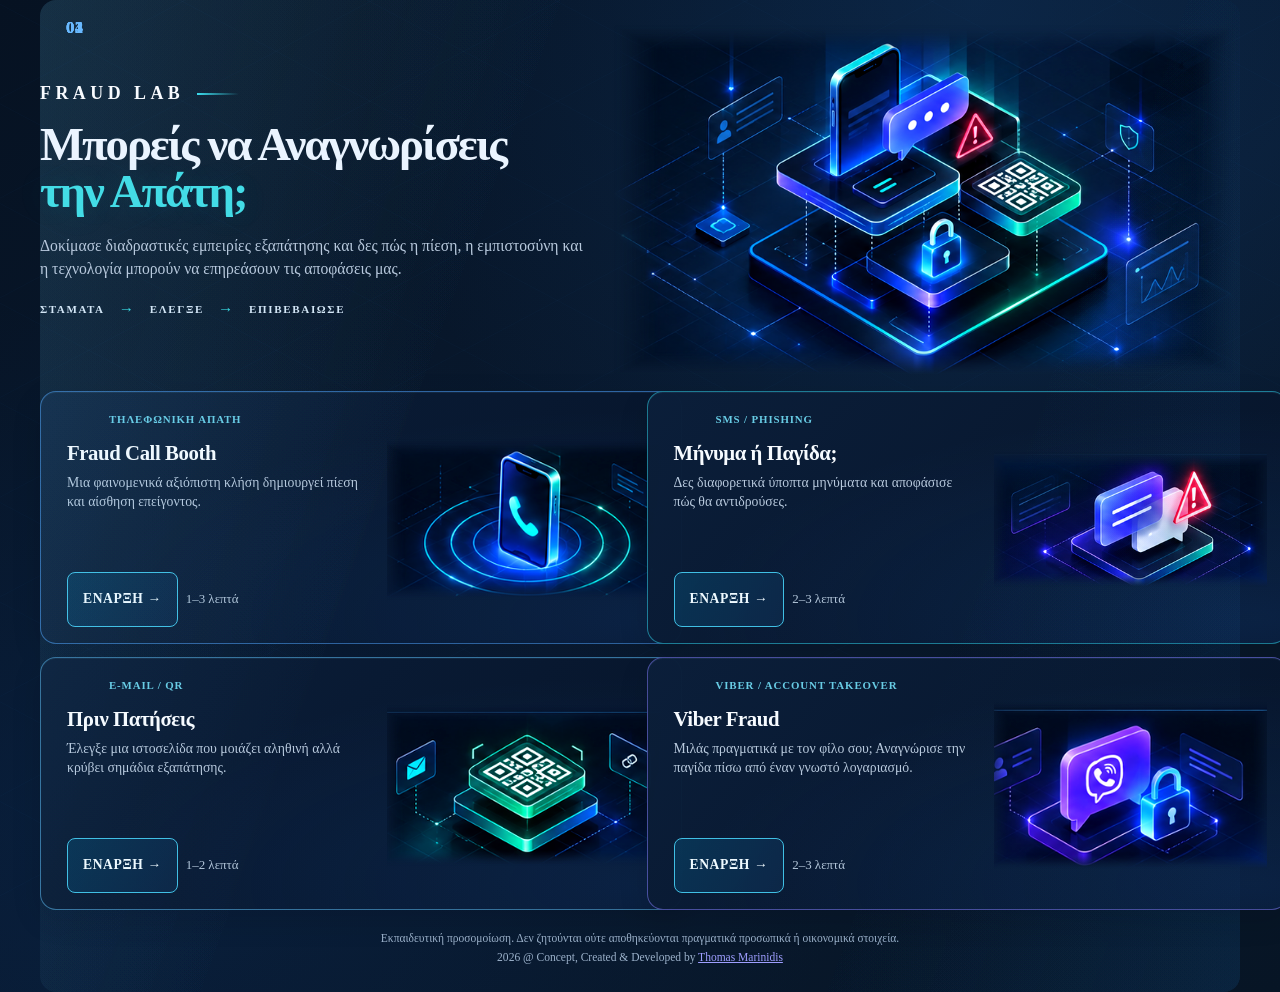
==== frontend/home/index.html @ 1354dc6d "FraudLab Premium Home - AWS-inspired 2.5D Visual System A1" ====
<!doctype html>
<html lang="el" class="home-page fraud-a1">
<head>
  <meta charset="utf-8">
  <meta name="viewport" content="width=device-width,initial-scale=1,viewport-fit=cover">
  <meta name="theme-color" content="#081a2c">

  <title>FRAUD LAB — Μπορείς να Αναγνωρίσεις την Απάτη;</title>

  <link rel="stylesheet" href="/static/css/base.css">
  <link rel="stylesheet" href="/static/css/home.css?v=creator-footer-3">
  <link rel="stylesheet" href="/static/css/fraud-dark.css?v=7.11">
  <link rel="stylesheet" href="/static/css/fraud-premium-fixes.css?v=7.12">
  <link rel="stylesheet" href="/static/css/exhibition-tv.css?v=home-windowed-layout-v1">
  <link rel="stylesheet" href="/static/css/mobile.css?v=1.0">
  <link rel="stylesheet" href="/static/css/home-station04.css?v=station04-responsive-v2">
  <link rel="stylesheet" href="/static/css/exhibition-fit-v3.css?v=exhibition-fit-v3">
  <link rel="stylesheet" href="/static/css/exhibition-ui-v4.css?v=exhibition-ui-v4">
  <link rel="stylesheet" href="/static/css/home-premium-step-a1-v2.css?v=2.0">
</head>

<body class="home-page station04-enabled fraud-a1">

<main class="home-shell">

  <header class="hero">
    <div class="hero-copy-block">
    <div class="brand-kicker">FRAUD LAB</div>

    <h1>
      Μπορείς να Αναγνωρίσεις
      <span>την Απάτη;</span>
    </h1>

    <p class="hero-copy">
      Δοκίμασε διαδραστικές εμπειρίες εξαπάτησης και δες πώς η πίεση,
      η εμπιστοσύνη και η τεχνολογία μπορούν να επηρεάσουν τις αποφάσεις μας.
    </p>

    <div class="safety-message">
      ΣΤΑΜΑΤΑ
      <span>→</span>
      ΕΛΕΓΞΕ
      <span>→</span>
      ΕΠΙΒΕΒΑΙΩΣΕ
    </div>

    </div>
    <div class="hero-art" aria-hidden="true">
      <img src="/static/visual/home/home-hero-stack.png" alt="" width="859" height="482" decoding="async">
    </div>
  </header>

  <section class="stations" aria-label="Διαδραστικές εμπειρίες">

    <a class="station-card active featured" href="/call">
      <div class="station-number">01</div>
      <div class="station-content">
        <div class="station-type">ΤΗΛΕΦΩΝΙΚΗ ΑΠΑΤΗ</div>
        <h2>Fraud Call Booth</h2>
        <p>Μια φαινομενικά αξιόπιστη κλήση δημιουργεί πίεση και αίσθηση επείγοντος.</p>
        <div class="station-footer">
          <span>1–3 λεπτά</span>
          <strong>ΕΝΑΡΞΗ →</strong>
        </div>
      </div>
      <div class="station-art" aria-hidden="true"><img src="/static/visual/home/station-call.png" alt="" loading="eager" decoding="async"></div>
    </a>

    <a class="station-card active" href="/sms">
      <div class="station-number">02</div>
      <div class="station-content">
        <div class="station-type">SMS / PHISHING</div>
        <h2>Μήνυμα ή Παγίδα;</h2>
        <p>Δες διαφορετικά ύποπτα μηνύματα και αποφάσισε πώς θα αντιδρούσες.</p>
        <div class="station-footer">
          <span>2–3 λεπτά</span>
          <strong>ΕΝΑΡΞΗ →</strong>
        </div>
      </div>
      <div class="station-art" aria-hidden="true"><img src="/static/visual/home/station-sms.png" alt="" loading="eager" decoding="async"></div>
    </a>

    <a class="station-card active" href="/qr">
      <div class="station-number">03</div>
      <div class="station-content">
        <div class="station-type">E-MAIL / QR</div>
        <h2>Πριν Πατήσεις</h2>
        <p>Έλεγξε μια ιστοσελίδα που μοιάζει αληθινή αλλά κρύβει σημάδια εξαπάτησης.</p>
        <div class="station-footer">
          <span>1–2 λεπτά</span>
          <strong>ΕΝΑΡΞΗ →</strong>
        </div>
      </div>
      <div class="station-art" aria-hidden="true"><img src="/static/visual/home/station-qr.png" alt="" loading="eager" decoding="async"></div>
    </a>



    <a class="station-card active" href="/viber">
      <div class="station-number">04</div>
      <div class="station-content">
        <div class="station-type">VIBER / ACCOUNT TAKEOVER</div>
        <h2>Viber Fraud</h2>
        <p>Μιλάς πραγματικά με τον φίλο σου; Αναγνώρισε την παγίδα πίσω από έναν γνωστό λογαριασμό.</p>
        <div class="station-footer">
          <span>2–3 λεπτά</span>
          <strong>ΕΝΑΡΞΗ →</strong>
        </div>
      </div>
      <div class="station-art" aria-hidden="true"><img src="/static/visual/home/station-viber.png" alt="" loading="eager" decoding="async"></div>
    </a>

  </section>

  <footer class="home-footer">
    <p>
      Εκπαιδευτική προσομοίωση. Δεν ζητούνται ούτε αποθηκεύονται πραγματικά προσωπικά ή οικονομικά στοιχεία.
    </p>
    <p class="creator-credit">
      2026 @ Concept, Created &amp; Developed by <a class="creator-credit-link" href="https://www.linkedin.com/in/thomas-marinidis" target="_blank" rel="noopener noreferrer" aria-label="Thomas Marinidis on LinkedIn">Thomas Marinidis</a>
    </p>
  </footer>

</main>

</body>
</html>
---- static/css/home-premium-step-a1-v2.css ----
/* FRAUD LAB — Visual System A1 v2 (rebased) | Home-only, offline, no JavaScript */
html.home-page.fraud-a1 {
  --a1-navy:#061222;--a1-muted:#b8c9dd;--a1-cyan:#43dce6;
  color-scheme:dark;background:#061222;height:auto;overflow-x:hidden;overflow-y:auto;
}
body.home-page.station04-enabled.fraud-a1 {
  width:100%;height:auto;min-height:100vh;min-height:100dvh;
  margin:0;overflow-x:hidden;overflow-y:auto;color:#eaf4ff;
  background:radial-gradient(ellipse at 76% 0%,rgba(22,85,157,.24),transparent 45%),
    radial-gradient(ellipse at 8% 83%,rgba(8,49,105,.22),transparent 45%),
    linear-gradient(145deg,#061222 0%,#091a30 55%,#071525 100%);
}
body.home-page.fraud-a1::before {
  content:"";position:fixed;inset:0;z-index:0;pointer-events:none;opacity:.34;
  background:repeating-linear-gradient(28deg,transparent 0 86px,rgba(65,127,200,.1) 87px,transparent 88px),
    repeating-linear-gradient(152deg,transparent 0 86px,rgba(65,127,200,.1) 87px,transparent 88px);
}
body.home-page.station04-enabled.fraud-a1 .home-shell {
  position:relative;z-index:1;display:flex;flex-direction:column;
  width:min(1560px,calc(100% - 80px));max-width:none;
  min-height:100vh;min-height:100dvh;height:auto;
  margin:0 auto;padding:26px 0 22px;overflow:visible;
}
body.home-page.station04-enabled.fraud-a1 .hero {
  display:grid;grid-template-columns:minmax(0,.93fr) minmax(0,1.07fr);
  align-items:center;gap:clamp(10px,2vw,40px);
  flex:0 0 auto;width:100%;height:auto;min-height:310px;
  max-width:none;margin:0 0 14px;
}
body.home-page.fraud-a1 .hero-copy-block {min-width:0;position:relative;z-index:2;padding:8px 0;}
body.home-page.station04-enabled.fraud-a1 .brand-kicker {
  margin:0 0 17px;font-weight:850;opacity:1;color:#f8fbff;
  font-size:clamp(1.05rem,1.4vw,1.65rem);line-height:1.2;letter-spacing:.25em;
}
body.home-page.fraud-a1 .brand-kicker::after {
  content:"";display:inline-block;vertical-align:middle;width:42px;height:2px;margin-left:13px;
  background:linear-gradient(90deg,#3cdeef,transparent);
}
body.home-page.station04-enabled.fraud-a1 .hero h1 {
  margin:0;max-width:690px;overflow-wrap:normal;
  font-size:clamp(2.4rem,3.65vw,4.55rem);font-weight:820;
  line-height:1.015;letter-spacing:-.044em;
}
body.home-page.fraud-a1 .hero h1 span {display:block;color:#43dce6;text-shadow:0 0 32px rgba(37,212,237,.15);}
body.home-page.station04-enabled.fraud-a1 .hero-copy {
  display:block!important;max-width:620px;margin:18px 0 18px;
  color:var(--a1-muted);font-size:clamp(.98rem,1.06vw,1.15rem);line-height:1.5;
}
body.home-page.station04-enabled.fraud-a1 .safety-message {
  display:inline-flex!important;flex-wrap:wrap;align-items:center;
  width:auto;max-width:100%;margin:0;padding:0;
  border:0;border-radius:0;background:none;color:#d3e6f6;
  gap:clamp(8px,1.1vw,16px);font-size:clamp(.69rem,.82vw,.88rem);
  font-weight:760;letter-spacing:.15em;
}
body.home-page.fraud-a1 .safety-message span {color:#38dbe4;font-size:.95rem;}
body.home-page.fraud-a1 .hero-art {
  min-width:0;width:100%;height:100%;min-height:295px;
  position:relative;display:flex;justify-content:center;align-items:center;
  overflow:hidden;pointer-events:none;
}
body.home-page.fraud-a1 .hero-art img {
  display:block;width:100%;height:100%;max-height:480px;
  object-fit:contain;mix-blend-mode:normal;
  filter:saturate(1.1) contrast(1.08);user-select:none;-webkit-user-drag:none;
}
/* Force the approved 2x2 layout over all earlier 1+3 station CSS. */
body.home-page.station04-enabled.fraud-a1 .stations {
  display:grid!important;flex:1 0 auto;min-height:0;
  grid-template-columns:repeat(2,minmax(0,1fr))!important;
  grid-template-rows:repeat(2,minmax(215px,1fr))!important;
  grid-auto-rows:auto;gap:13px;
}
body.home-page.station04-enabled.fraud-a1 .station-card,
body.home-page.station04-enabled.fraud-a1 .station-card.featured,
body.home-page.station04-enabled.fraud-a1 .station-card:not(.featured) {
  display:grid!important;grid-template-columns:minmax(0,1.08fr) minmax(0,.92fr);
  grid-column:auto!important;justify-content:stretch!important;align-items:stretch!important;
  width:100%;height:100%;min-height:215px;
  padding:20px 20px 16px 26px!important;margin:0;
  border:1px solid rgba(71,147,231,.6);border-radius:16px;
  text-align:left!important;overflow:hidden;isolation:isolate;
  background:radial-gradient(ellipse at 95% 90%,rgba(25,83,159,.21),transparent 65%),
    linear-gradient(135deg,rgba(11,31,58,.98),rgba(6,20,41,.97));
  box-shadow:inset 0 1px 0 rgba(150,218,255,.07),0 10px 30px rgba(0,3,18,.12);
  color:#eff7ff;text-decoration:none;
  transition:border-color .18s ease,box-shadow .18s ease,transform .18s ease;
}
/* Keep paragraph text clear of 2.5D artwork on large exhibition cards. */
@media (min-width:1100px) {
  body.home-page.station04-enabled.fraud-a1 .station-card .station-content {
    box-sizing:border-box;padding-right:clamp(18px,2vw,34px)!important;
  }
}
body.home-page.station04-enabled.fraud-a1 .station-card:nth-child(2) {border-color:rgba(44,193,217,.58);}
body.home-page.station04-enabled.fraud-a1 .station-card:nth-child(3) {border-color:rgba(82,169,221,.61);}
body.home-page.station04-enabled.fraud-a1 .station-card:nth-child(4) {border-color:rgba(111,109,219,.62);}
body.home-page.fraud-a1 .station-card::after {
  content:"";position:absolute;inset:0;pointer-events:none;
  border-radius:inherit;z-index:0;
  background:linear-gradient(110deg,rgba(108,205,255,.042),transparent 35%,transparent 72%,rgba(29,132,227,.035));
}
body.home-page.station04-enabled.fraud-a1 .station-number,
body.home-page.station04-enabled.fraud-a1 .station-card.featured .station-number,
body.home-page.station04-enabled.fraud-a1 .station-card:not(.featured) .station-number {
  display:block!important;position:absolute;top:18px;left:26px;z-index:2;
  margin:0!important;padding:0;font-size:1.05rem!important;line-height:1.2;
  letter-spacing:.02em;font-weight:810;color:#69b9ff;opacity:1;
}
body.home-page.station04-enabled.fraud-a1 .station-content,
body.home-page.station04-enabled.fraud-a1 .station-card.featured .station-content,
body.home-page.station04-enabled.fraud-a1 .station-card:not(.featured) .station-content {
  display:flex;flex-direction:column;align-items:flex-start!important;
  justify-content:flex-start!important;flex:none;min-width:0;width:100%;height:100%;
  z-index:2;padding:0;margin:0;text-align:left!important;
}
body.home-page.station04-enabled.fraud-a1 .station-card .station-type,
body.home-page.station04-enabled.fraud-a1 .station-card.featured .station-type,
body.home-page.station04-enabled.fraud-a1 .station-card:not(.featured) .station-type {
  padding-left:42px;margin:0 0 10px!important;max-width:100%;
  color:#68cce5;font-size:clamp(.68rem,.77vw,.9rem)!important;
  line-height:1.3!important;letter-spacing:.08em;font-weight:780;
  text-align:left!important;overflow-wrap:anywhere;
}
body.home-page.station04-enabled.fraud-a1 .station-card h2,
body.home-page.station04-enabled.fraud-a1 .station-card.featured h2,
body.home-page.station04-enabled.fraud-a1 .station-card:not(.featured) h2 {
  max-width:100%;margin:5px 0 9px!important;
  color:#f7fbff;font-size:clamp(1.3rem,1.52vw,1.96rem)!important;
  font-weight:780;line-height:1.13!important;letter-spacing:-.021em;
  text-align:left!important;overflow-wrap:break-word;
}
body.home-page.station04-enabled.fraud-a1 .station-card p,
body.home-page.station04-enabled.fraud-a1 .station-card.featured p,
body.home-page.station04-enabled.fraud-a1 .station-card:not(.featured) p {
  color:var(--a1-muted);max-width:100%;max-height:none;
  overflow:visible;margin:0!important;
  font-size:clamp(.86rem,.93vw,1.02rem)!important;
  line-height:1.39!important;text-align:left!important;text-wrap:pretty;
}
body.home-page.station04-enabled.fraud-a1 .station-footer,
body.home-page.station04-enabled.fraud-a1 .station-card.featured .station-footer,
body.home-page.station04-enabled.fraud-a1 .station-card:not(.featured) .station-footer {
  display:flex!important;flex-wrap:wrap;justify-content:flex-start;
  align-items:center;align-self:stretch;width:100%;gap:8px;
  margin:auto 0 0;padding:12px 0 0!important;
  font-size:clamp(.75rem,.84vw,.91rem)!important;text-align:left!important;
}
body.home-page.fraud-a1 .station-footer strong {
  order:0;display:inline-flex;align-items:center;justify-content:center;
  min-height:39px;padding:7px 15px;border:1px solid #40bfe4;border-radius:8px;
  background:linear-gradient(120deg,rgba(8,60,95,.74),rgba(13,41,75,.83));
  color:#effaff;font-size:.85rem;letter-spacing:.045em;white-space:nowrap;
}
body.home-page.fraud-a1 .station-footer span {
  order:1;white-space:nowrap;padding:5px 0;
  color:#b3c6da;font-size:.81rem;
}
body.home-page.fraud-a1 .station-art {
  position:relative;min-width:0;width:100%;height:100%;z-index:1;
  display:flex;align-items:center;justify-content:center;overflow:hidden;pointer-events:none;
}
body.home-page.fraud-a1 .station-art img {
  display:block;width:100%;height:100%;max-width:none;
  object-fit:contain;object-position:center;
  mix-blend-mode:screen;filter:saturate(1.1) contrast(1.09);
  transform:scale(1.09);transition:transform .22s ease;user-select:none;-webkit-user-drag:none;
}
body.home-page.station04-enabled.fraud-a1 .station-card.active:is(:hover,:focus-visible) {
  transform:translateY(-2px);border-color:#91e5ff;
  box-shadow:0 10px 32px rgba(14,112,202,.2),inset 0 1px 0 rgba(155,224,255,.2);
}
body.home-page.fraud-a1 .station-card.active:is(:hover,:focus-visible) .station-art img {transform:scale(1.13);}
body.home-page.fraud-a1 .station-card:focus-visible {outline:3px solid #ebfdff!important;outline-offset:3px!important;}
body.home-page.station04-enabled.fraud-a1 .home-footer {
  flex:0 0 auto;margin:11px 0 0;padding:10px 0 0;
  border-top-color:rgba(71,139,208,.28);
  color:#9cb2cb;font-size:clamp(.72rem,.78vw,.84rem);line-height:1.35;text-align:center;
}
body.home-page.fraud-a1 .home-footer p {margin:0;}
body.home-page.fraud-a1 .home-footer .creator-credit {margin:4px auto 0;}
/* Large exhibition screens: exact viewport fit, no unintentional scroll. */
@media (min-width:1500px) and (min-height:900px) {
  html.home-page.fraud-a1,body.home-page.station04-enabled.fraud-a1 {
    height:100%;min-height:100%;overflow:hidden;
  }
  body.home-page.station04-enabled.fraud-a1 .home-shell {
    width:min(calc(100% - 100px),1750px);
    height:100vh;height:100dvh;min-height:0;
    padding:clamp(12px,1.9vh,25px) 0 clamp(9px,1vh,16px);overflow:hidden;
  }
  body.home-page.station04-enabled.fraud-a1 .hero {
    height:clamp(310px,39vh,430px);min-height:0;
    margin-bottom:clamp(8px,1.1vh,14px);
  }
  body.home-page.station04-enabled.fraud-a1 .stations {
    flex:1 1 auto;min-height:0;
    grid-template-rows:repeat(2,minmax(0,1fr))!important;
    gap:clamp(8px,1.1vh,13px);
  }
  body.home-page.station04-enabled.fraud-a1 .station-card,
  body.home-page.station04-enabled.fraud-a1 .station-card.featured,
  body.home-page.station04-enabled.fraud-a1 .station-card:not(.featured) {
    min-height:0;height:100%;padding:clamp(12px,1.55vh,21px) 21px 12px 25px!important;
  }
  body.home-page.station04-enabled.fraud-a1 .home-footer {margin-top:6px;padding-top:6px;}
}
/* All other viewports: natural vertical scrolling beats cropped content. */
@media (max-width:1499px), (max-height:899px) {
  html.home-page.fraud-a1,body.home-page.station04-enabled.fraud-a1 {
    height:auto!important;min-height:100%;overflow-x:hidden!important;overflow-y:auto!important;
  }
  body.home-page.station04-enabled.fraud-a1 .home-shell {
    height:auto!important;min-height:100vh;min-height:100dvh;
    padding:24px 0 26px;overflow:visible!important;
  }
  body.home-page.station04-enabled.fraud-a1 .stations {
    flex:0 0 auto;grid-template-rows:repeat(2,minmax(215px,auto))!important;
  }
  body.home-page.station04-enabled.fraud-a1 .station-card,
  body.home-page.station04-enabled.fraud-a1 .station-card.featured,
  body.home-page.station04-enabled.fraud-a1 .station-card:not(.featured) {
    min-height:215px;height:auto;overflow:hidden;
  }
}
@media (max-width:1099px) {
  body.home-page.station04-enabled.fraud-a1 .home-shell {width:calc(100% - 40px);}
  body.home-page.station04-enabled.fraud-a1 .hero {min-height:245px;gap:12px;}
  body.home-page.station04-enabled.fraud-a1 .hero h1 {font-size:clamp(2.1rem,4.2vw,3.35rem);}
  body.home-page.fraud-a1 .hero-art {min-height:220px;}
  body.home-page.station04-enabled.fraud-a1 .station-card h2,
  body.home-page.station04-enabled.fraud-a1 .station-card:not(.featured) h2 {
    font-size:clamp(1.2rem,2.2vw,1.7rem)!important;
  }
}
@media (max-width:800px) {
  body.home-page.station04-enabled.fraud-a1 .hero {
    grid-template-columns:minmax(0,1fr);gap:0;min-height:0;
  }
  body.home-page.fraud-a1 .hero-copy-block {padding:0;}
  body.home-page.station04-enabled.fraud-a1 .hero h1 {
    font-size:clamp(2.15rem,6.4vw,3.45rem);
  }
  body.home-page.fraud-a1 .hero-art {height:225px;min-height:0;margin:0;}
  body.home-page.fraud-a1 .hero-art img {max-height:230px;}
  body.home-page.station04-enabled.fraud-a1 .stations {
    grid-template-columns:repeat(2,minmax(0,1fr))!important;
    grid-template-rows:none!important;grid-auto-rows:auto;
  }
  body.home-page.station04-enabled.fraud-a1 .station-card,
  body.home-page.station04-enabled.fraud-a1 .station-card.featured,
  body.home-page.station04-enabled.fraud-a1 .station-card:not(.featured) {
    padding:16px 14px!important;min-height:242px;
    grid-template-columns:minmax(0,1fr);
  }
  body.home-page.fraud-a1 .station-art {
    position:absolute;right:0;bottom:18px;width:46%;height:58%;opacity:.59;
  }
  body.home-page.station04-enabled.fraud-a1 .station-card p,
  body.home-page.station04-enabled.fraud-a1 .station-card:not(.featured) p {max-width:65%;}
  body.home-page.station04-enabled.fraud-a1 .station-number,
  body.home-page.station04-enabled.fraud-a1 .station-card:not(.featured) .station-number {
    top:17px;left:14px;
  }
  body.home-page.station04-enabled.fraud-a1 .station-card .station-type,
  body.home-page.station04-enabled.fraud-a1 .station-card:not(.featured) .station-type {
    padding-left:35px;font-size:.68rem!important;
  }
}
@media (max-width:699px) {
  body.home-page.station04-enabled.fraud-a1 .home-shell {
    width:calc(100% - 24px);
    padding:max(17px,env(safe-area-inset-top)) 0 max(24px,env(safe-area-inset-bottom));
  }
  body.home-page.station04-enabled.fraud-a1 .stations {
    grid-template-columns:minmax(0,1fr)!important;gap:12px;
  }
  body.home-page.station04-enabled.fraud-a1 .brand-kicker {font-size:1.08rem;margin-bottom:13px;}
  body.home-page.station04-enabled.fraud-a1 .hero h1 {font-size:clamp(2.1rem,9vw,3.1rem);}
  body.home-page.station04-enabled.fraud-a1 .hero-copy {font-size:.96rem;line-height:1.5;}
  body.home-page.station04-enabled.fraud-a1 .safety-message {
    display:flex!important;justify-content:flex-start;flex-wrap:wrap;
    gap:7px;font-size:.69rem;letter-spacing:.1em;
  }
  body.home-page.fraud-a1 .hero-art {height:205px;}
  body.home-page.station04-enabled.fraud-a1 .station-card,
  body.home-page.station04-enabled.fraud-a1 .station-card.featured,
  body.home-page.station04-enabled.fraud-a1 .station-card:not(.featured) {
    min-height:230px;padding:17px 17px 15px!important;
  }
  body.home-page.station04-enabled.fraud-a1 .station-number,
  body.home-page.station04-enabled.fraud-a1 .station-card:not(.featured) .station-number {
    top:17px;left:17px;
  }
  body.home-page.station04-enabled.fraud-a1 .station-card .station-type,
  body.home-page.station04-enabled.fraud-a1 .station-card:not(.featured) .station-type {
    padding-left:37px;margin-bottom:7px!important;
  }
  body.home-page.station04-enabled.fraud-a1 .station-card h2,
  body.home-page.station04-enabled.fraud-a1 .station-card.featured h2,
  body.home-page.station04-enabled.fraud-a1 .station-card:not(.featured) h2 {
    font-size:clamp(1.24rem,5.1vw,1.7rem)!important;max-width:73%;
  }
  body.home-page.station04-enabled.fraud-a1 .station-card p,
  body.home-page.station04-enabled.fraud-a1 .station-card.featured p,
  body.home-page.station04-enabled.fraud-a1 .station-card:not(.featured) p {
    max-width:66%;font-size:.87rem!important;
  }
  body.home-page.fraud-a1 .station-art {width:46%;height:61%;opacity:.75;}
  body.home-page.station04-enabled.fraud-a1 .station-footer,
  body.home-page.station04-enabled.fraud-a1 .station-card.featured .station-footer,
  body.home-page.station04-enabled.fraud-a1 .station-card:not(.featured) .station-footer {
    margin-top:16px;gap:12px;padding-top:10px!important;
  }
  body.home-page.fraud-a1 .station-footer strong {min-height:44px;padding:10px 15px;}
}
@media (max-width:390px) {
  body.home-page.station04-enabled.fraud-a1 .station-card,
  body.home-page.station04-enabled.fraud-a1 .station-card.featured,
  body.home-page.station04-enabled.fraud-a1 .station-card:not(.featured) {min-height:257px;}
  body.home-page.fraud-a1 .station-art {opacity:.56;}
  body.home-page.fraud-a1 .station-footer span {font-size:.73rem;}
}
@media (prefers-reduced-motion:reduce) {
  body.home-page.fraud-a1 .station-card,
  body.home-page.fraud-a1 .station-art img {transition:none!important;transform:none!important;}
}
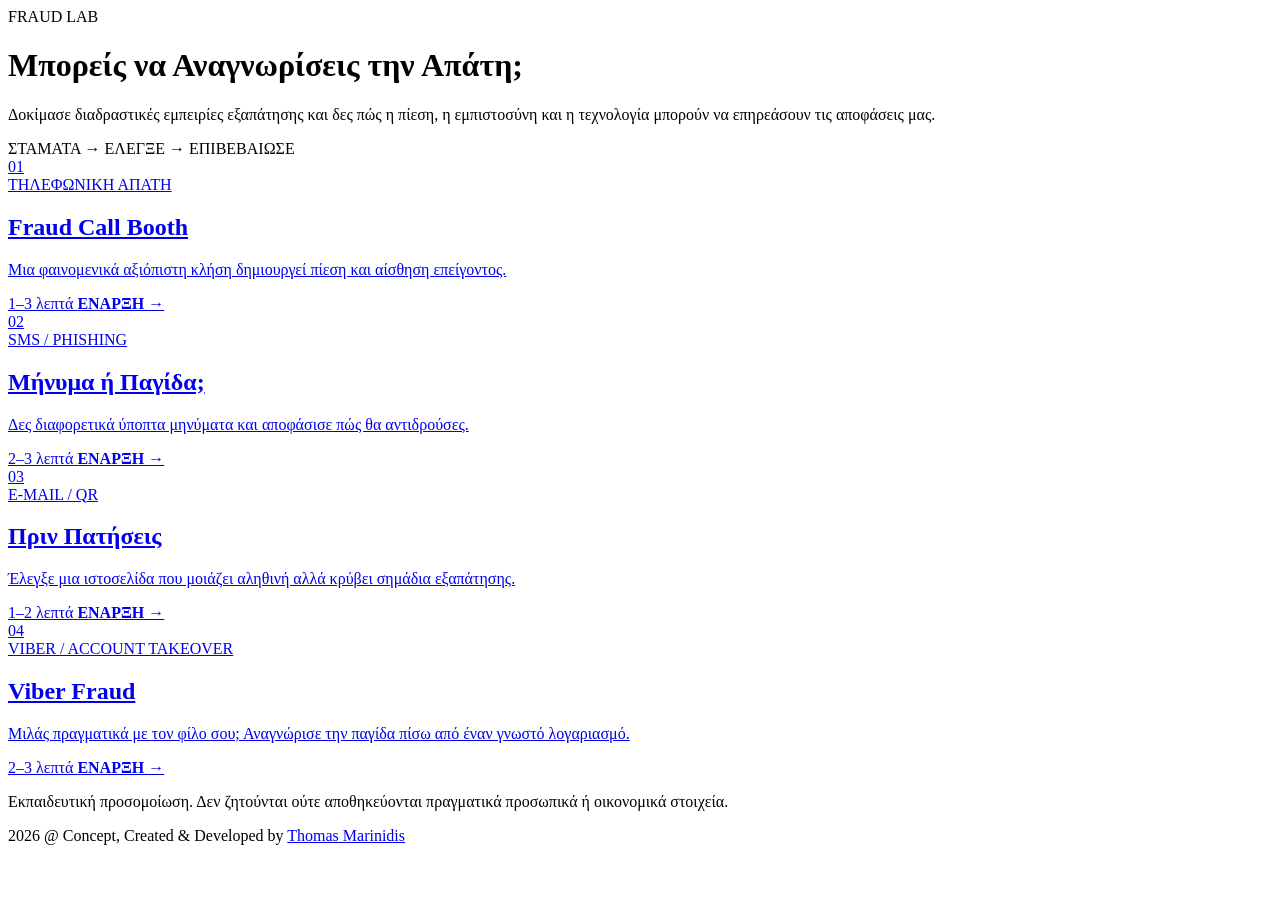
==== commit 17b53bc4: "Revert "FraudLab Premium Home - AWS-inspired 2.5D Visual System A1" This reverts commit 1354dc6d363a" ====
--- a/frontend/home/index.html
+++ b/frontend/home/index.html
@@ -1,5 +1,5 @@
 <!doctype html>
-<html lang="el" class="home-page fraud-a1">
+<html lang="el" class="home-page">
 <head>
   <meta charset="utf-8">
   <meta name="viewport" content="width=device-width,initial-scale=1,viewport-fit=cover">
@@ -16,15 +16,13 @@
   <link rel="stylesheet" href="/static/css/home-station04.css?v=station04-responsive-v2">
   <link rel="stylesheet" href="/static/css/exhibition-fit-v3.css?v=exhibition-fit-v3">
   <link rel="stylesheet" href="/static/css/exhibition-ui-v4.css?v=exhibition-ui-v4">
-  <link rel="stylesheet" href="/static/css/home-premium-step-a1-v2.css?v=2.0">
 </head>
 
-<body class="home-page station04-enabled fraud-a1">
+<body class="home-page station04-enabled">
 
 <main class="home-shell">
 
   <header class="hero">
-    <div class="hero-copy-block">
     <div class="brand-kicker">FRAUD LAB</div>
 
     <h1>
@@ -45,10 +43,6 @@
       ΕΠΙΒΕΒΑΙΩΣΕ
     </div>
 
-    </div>
-    <div class="hero-art" aria-hidden="true">
-      <img src="/static/visual/home/home-hero-stack.png" alt="" width="859" height="482" decoding="async">
-    </div>
   </header>
 
   <section class="stations" aria-label="Διαδραστικές εμπειρίες">
@@ -64,7 +58,6 @@
           <strong>ΕΝΑΡΞΗ →</strong>
         </div>
       </div>
-      <div class="station-art" aria-hidden="true"><img src="/static/visual/home/station-call.png" alt="" loading="eager" decoding="async"></div>
     </a>
 
     <a class="station-card active" href="/sms">
@@ -78,7 +71,6 @@
           <strong>ΕΝΑΡΞΗ →</strong>
         </div>
       </div>
-      <div class="station-art" aria-hidden="true"><img src="/static/visual/home/station-sms.png" alt="" loading="eager" decoding="async"></div>
     </a>
 
     <a class="station-card active" href="/qr">
@@ -92,7 +84,6 @@
           <strong>ΕΝΑΡΞΗ →</strong>
         </div>
       </div>
-      <div class="station-art" aria-hidden="true"><img src="/static/visual/home/station-qr.png" alt="" loading="eager" decoding="async"></div>
     </a>
 
 
@@ -108,7 +99,6 @@
           <strong>ΕΝΑΡΞΗ →</strong>
         </div>
       </div>
-      <div class="station-art" aria-hidden="true"><img src="/static/visual/home/station-viber.png" alt="" loading="eager" decoding="async"></div>
     </a>
 
   </section>
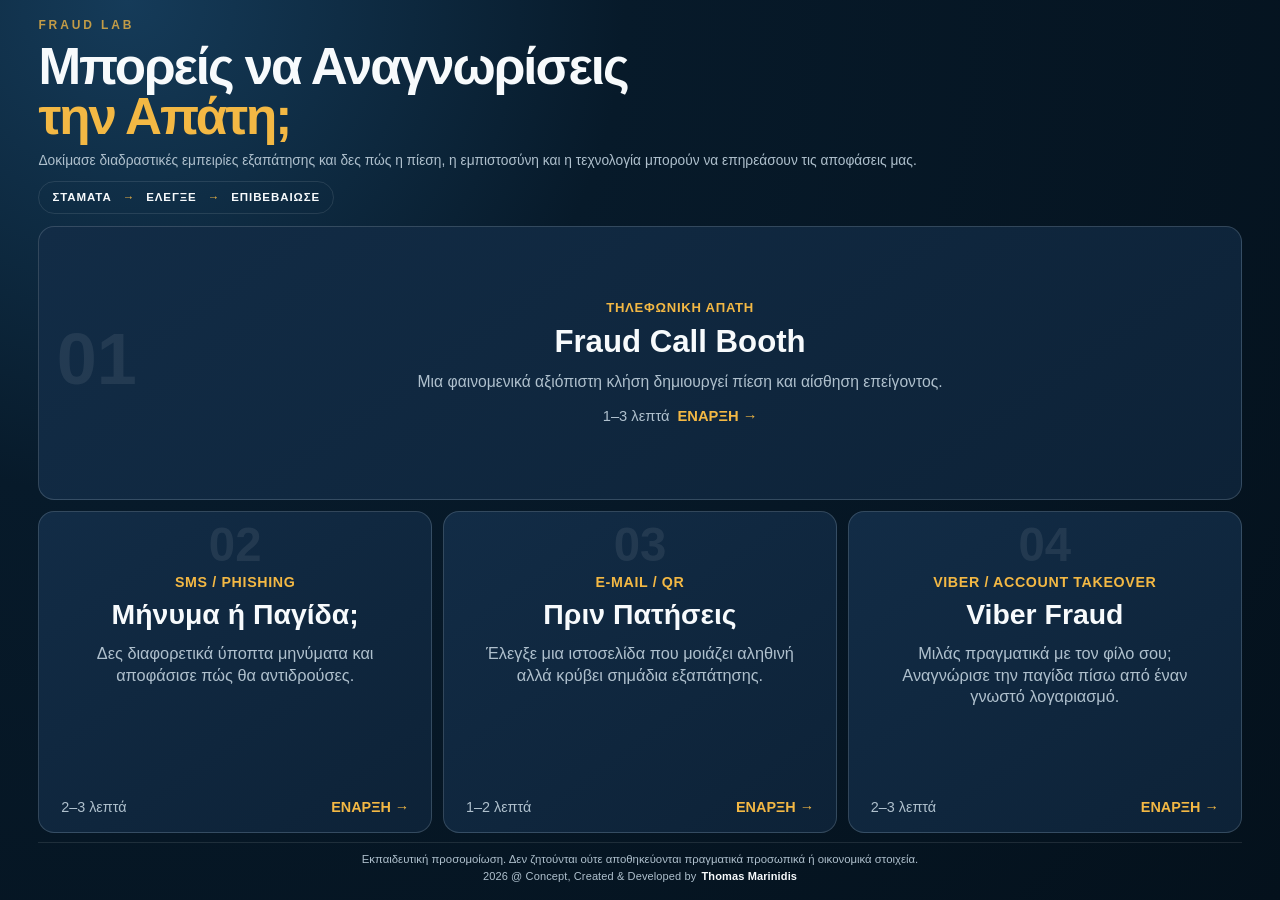
==== commit 4b7519e4: "Home CSS Parity Pilot v2 - consolidate Home styles" ====
--- a/frontend/home/index.html
+++ b/frontend/home/index.html
@@ -7,15 +7,7 @@
 
   <title>FRAUD LAB — Μπορείς να Αναγνωρίσεις την Απάτη;</title>
 
-  <link rel="stylesheet" href="/static/css/base.css">
-  <link rel="stylesheet" href="/static/css/home.css?v=creator-footer-3">
-  <link rel="stylesheet" href="/static/css/fraud-dark.css?v=7.11">
-  <link rel="stylesheet" href="/static/css/fraud-premium-fixes.css?v=7.12">
-  <link rel="stylesheet" href="/static/css/exhibition-tv.css?v=home-windowed-layout-v1">
-  <link rel="stylesheet" href="/static/css/mobile.css?v=1.0">
-  <link rel="stylesheet" href="/static/css/home-station04.css?v=station04-responsive-v2">
-  <link rel="stylesheet" href="/static/css/exhibition-fit-v3.css?v=exhibition-fit-v3">
-  <link rel="stylesheet" href="/static/css/exhibition-ui-v4.css?v=exhibition-ui-v4">
+  <link rel="stylesheet" href="/static/css/screens/home-parity.css?v=17b53bc">
 </head>
 
 <body class="home-page station04-enabled">
--- a/static/css/screens/home-parity.css
+++ b/static/css/screens/home-parity.css
@@ -0,0 +1,2359 @@
+/* FRAUDLAB HOME CSS PARITY — baseline 17b53bc; original layer order preserved.
+   Only frontend/home/index.html imports this CSS. Do not apply elsewhere.
+   Sections are intentionally NOT deduplicated pending separate visual proof.
+*/
+
+/* SOURCE 1/9: static/css/base.css — unchanged declarations */
+:root {
+  --navy-950: #081726;
+  --navy-900: #0f2742;
+  --navy-800: #173b61;
+  --paper: #ffffff;
+  --mist: #eef3f7;
+  --ink: #102235;
+  --muted: #5c6b79;
+  --amber: #f1b84b;
+  --danger: #b42318;
+  --success: #1f6f4a;
+  --focus: #ffd166;
+  --radius: 24px;
+  --shadow: 0 18px 45px rgba(5, 24, 41, .16);
+}
+
+* { box-sizing: border-box; }
+html, body { margin: 0; min-height: 100%; background: var(--mist); color: var(--ink); font-family: Inter, ui-sans-serif, system-ui, -apple-system, BlinkMacSystemFont, "Segoe UI", sans-serif; }
+body { min-height: 100vh; }
+button, input { font: inherit; }
+button { cursor: pointer; }
+button:focus-visible { outline: 4px solid var(--focus); outline-offset: 4px; }
+
+.app-shell { min-height: 100vh; display: grid; grid-template-rows: auto 1fr auto; }
+.topbar { display: flex; align-items: center; justify-content: space-between; gap: 24px; padding: 20px 28px; background: var(--navy-950); color: white; }
+.brand-kicker { font-size: 1rem; font-weight: 800; letter-spacing: .18em; opacity: .78; }
+.brand-title { margin-top: 4px; font-size: clamp(1.15rem, 2vw, 1.6rem); font-weight: 760; }
+.top-actions { display: flex; gap: 12px; flex-wrap: wrap; justify-content: flex-end; }
+.ghost-button { min-height: 50px; padding: 0 18px; border: 2px solid rgba(255,255,255,.48); border-radius: 14px; background: transparent; color: white; font-weight: 760; }
+.ghost-button[aria-pressed="true"] { background: white; color: var(--navy-950); }
+.screen { width: min(1200px, calc(100% - 36px)); margin: 0 auto; padding: 34px 0 40px; display: flex; align-items: center; justify-content: center; }
+.footer-strip { display: flex; justify-content: center; align-items: center; flex-wrap: wrap; gap: 14px; padding: 18px 24px; background: white; border-top: 1px solid #d9e2ea; font-size: clamp(1rem, 2.3vw, 1.4rem); font-weight: 850; letter-spacing: .05em; }
+.footer-strip .arrow { color: var(--amber); font-size: 1.25em; }
+.primary-button, .choice-button { border: 0; border-radius: 18px; background: var(--navy-900); color: white; font-weight: 820; min-height: 68px; padding: 16px 24px; box-shadow: 0 8px 20px rgba(15,39,66,.18); }
+.primary-button:hover, .choice-button:hover { background: var(--navy-800); }
+.timeout-modal { position: fixed; inset: 0; display: grid; place-items: center; background: rgba(8, 23, 38, .78); z-index: 50; padding: 24px; }
+.timeout-modal[hidden] { display: none; }
+.timeout-card { width: min(560px, 100%); background: white; border-radius: var(--radius); padding: 30px; box-shadow: var(--shadow); }
+.timeout-card h2 { margin-top: 0; font-size: 2rem; }
+.timeout-card p { font-size: 1.25rem; line-height: 1.5; }
+.assisted .helper-text, .assisted .transcript { display: block; }
+
+@media (max-width: 760px) {
+  .topbar { align-items: flex-start; padding: 16px; }
+  .top-actions { flex-direction: column; align-items: stretch; }
+  .ghost-button { min-height: 46px; font-size: .84rem; }
+  .screen { width: min(100% - 22px, 1200px); padding-top: 20px; }
+}
+
+@media (prefers-reduced-motion: reduce) {
+  *, *::before, *::after { scroll-behavior: auto !important; animation-duration: 0.001ms !important; animation-iteration-count: 1 !important; transition-duration: 0.001ms !important; }
+}
+
+.assisted .dialogue-text { font-size: clamp(1.85rem, 3.7vw, 2.75rem); }
+.assisted .choice-button { min-height: 84px; font-size: clamp(1.2rem, 2.4vw, 1.45rem); }
+.assisted .transcript { font-size: 1.2rem; }
+
+
+/* FraudLab victim failure banner */
+.victim-alert {
+  margin: 12px auto;
+  padding: 14px 22px;
+  border-left: 6px solid #ff7b7b;
+  border-radius: 14px;
+  background: rgba(140,32,32,.25);
+  color: white;
+  font-weight: 900;
+  font-size: 1.6rem;
+  text-align: center;
+  line-height: 1.2;
+}
+
+
+
+/* SOURCE 2/9: static/css/home.css — unchanged declarations */
+:root {
+  --bg: #071624;
+  --panel: #0d2237;
+  --panel-light: #122c46;
+  --text: #f4f7fb;
+  --muted: #a9b8c6;
+  --line: rgba(255,255,255,.10);
+  --accent: #f4b942;
+  --danger: #e45b5b;
+  --radius: 22px;
+}
+
+* {
+  box-sizing: border-box;
+}
+
+html,
+body {
+  margin: 0;
+  min-height: 100%;
+  background:
+    radial-gradient(circle at top left, #173653 0%, transparent 40%),
+    var(--bg);
+  color: var(--text);
+  font-family:
+    -apple-system,
+    BlinkMacSystemFont,
+    "Segoe UI",
+    Roboto,
+    Arial,
+    sans-serif;
+}
+
+body {
+  min-height: 100vh;
+}
+
+.home-shell {
+  width: min(1400px, 94vw);
+  margin: 0 auto;
+  padding: 60px 0 40px;
+}
+
+.hero {
+  max-width: 980px;
+  margin-bottom: 50px;
+}
+
+.brand-kicker {
+  font-size: .95rem;
+  letter-spacing: .24em;
+  font-weight: 800;
+  color: var(--accent);
+  margin-bottom: 14px;
+}
+
+.hero h1 {
+  margin: 0;
+  font-size: clamp(2.8rem, 6vw, 6rem);
+  line-height: .98;
+  letter-spacing: -.04em;
+}
+
+.hero h1 span {
+  display: block;
+  color: var(--accent);
+}
+
+.hero-copy {
+  max-width: 850px;
+  font-size: clamp(1.1rem, 1.6vw, 1.45rem);
+  line-height: 1.6;
+  color: var(--muted);
+  margin: 28px 0;
+}
+
+.safety-message {
+  display: inline-flex;
+  gap: 16px;
+  align-items: center;
+  padding: 14px 20px;
+  border: 1px solid var(--line);
+  border-radius: 999px;
+  font-weight: 800;
+  letter-spacing: .08em;
+}
+
+.safety-message span {
+  color: var(--accent);
+}
+
+.stations {
+  display: grid;
+  grid-template-columns: repeat(2, minmax(0, 1fr));
+  gap: 22px;
+}
+
+.station-card {
+  position: relative;
+  display: flex;
+  min-height: 300px;
+  padding: 30px;
+  background: linear-gradient(145deg, var(--panel-light), var(--panel));
+  border: 1px solid var(--line);
+  border-radius: var(--radius);
+  text-decoration: none;
+  color: var(--text);
+  overflow: hidden;
+}
+
+.station-card.active {
+  cursor: pointer;
+  transition:
+    transform .18s ease,
+    border-color .18s ease,
+    box-shadow .18s ease;
+}
+
+.station-card.active:hover,
+.station-card.active:focus-visible {
+  transform: translateY(-4px);
+  border-color: rgba(244,185,66,.8);
+  box-shadow: 0 18px 50px rgba(0,0,0,.28);
+  outline: none;
+}
+
+.station-card.upcoming {
+  opacity: .62;
+}
+
+.station-number {
+  font-size: clamp(3.4rem, 7vw, 6.5rem);
+  line-height: .85;
+  font-weight: 900;
+  color: rgba(255,255,255,.08);
+  margin-right: 24px;
+}
+
+.station-content {
+  display: flex;
+  flex-direction: column;
+  flex: 1;
+}
+
+.station-type {
+  font-size: .82rem;
+  letter-spacing: .13em;
+  color: var(--accent);
+  font-weight: 800;
+}
+
+.station-card h2 {
+  margin: 12px 0;
+  font-size: clamp(1.7rem, 2.5vw, 2.6rem);
+}
+
+.station-card p {
+  color: var(--muted);
+  line-height: 1.55;
+  font-size: 1.05rem;
+  max-width: 600px;
+}
+
+.station-footer {
+  margin-top: auto;
+  padding-top: 28px;
+  display: flex;
+  justify-content: space-between;
+  gap: 20px;
+  align-items: center;
+  color: var(--muted);
+}
+
+.station-footer strong {
+  color: var(--accent);
+}
+
+.upcoming .station-footer strong {
+  color: var(--muted);
+}
+
+.home-footer {
+  margin-top: 34px;
+  padding: 22px 4px;
+  border-top: 1px solid var(--line);
+  color: var(--muted);
+  font-size: .95rem;
+}
+
+@media (max-width: 850px) {
+  .home-shell {
+    padding-top: 36px;
+  }
+
+  .stations {
+    grid-template-columns: 1fr;
+  }
+
+  .station-card {
+    min-height: 260px;
+  }
+}
+
+@media (max-width: 540px) {
+  .station-card {
+    padding: 24px;
+  }
+
+  .station-number {
+    display: none;
+  }
+
+  .safety-message {
+    width: 100%;
+    justify-content: center;
+    gap: 8px;
+    font-size: .85rem;
+  }
+}
+
+/* HOME EXHIBITION FEATURED LAYOUT */
+
+.stations {
+  grid-template-columns: repeat(2, minmax(0, 1fr));
+}
+
+.station-card.featured {
+  grid-column: 1 / -1;
+  min-height: 260px;
+  width: 100%;
+  align-items: center;
+}
+
+.station-card.featured .station-content {
+  justify-content: center;
+}
+
+.station-card.featured .station-number {
+  font-size: clamp(4rem, 9vw, 8rem);
+}
+
+.station-card.featured .station-footer {
+  padding-top: 12px;
+}
+
+/* HOME FEATURED PREMIUM CENTER */
+
+.station-card.featured {
+  text-align: center;
+}
+
+.station-card.featured .station-number {
+  margin-right: 0;
+  margin-bottom: 12px;
+}
+
+.station-card.featured .station-content {
+  align-items: center;
+  text-align: center;
+}
+
+.station-card.featured .station-content p {
+  max-width: 720px;
+}
+
+.station-card.featured .station-footer {
+  width: 100%;
+  justify-content: center;
+}
+
+.station-card.featured .station-type,
+.station-card.featured h2,
+.station-card.featured p {
+  text-align: center;
+}
+
+/* FRAUDLAB CREATOR FOOTER v3 */
+.home-page .home-footer {
+  text-align: center;
+}
+
+.home-page .home-footer .creator-credit {
+  display: flex;
+  flex-wrap: wrap;
+  justify-content: center;
+  align-items: center;
+  gap: .32rem;
+  margin: 10px auto 0;
+  padding: 0;
+  border: 0;
+  background: none;
+  color: var(--muted);
+  font-size: clamp(.78rem, 1vw, .9rem);
+  line-height: 1.45;
+  letter-spacing: .01em;
+}
+
+.home-page .home-footer .creator-credit-link {
+  color: var(--text);
+  font-weight: 800;
+  text-decoration: none;
+  text-underline-offset: .18em;
+  transition: color .18s ease, text-decoration-color .18s ease;
+}
+
+.home-page .home-footer .creator-credit-link:hover {
+  color: var(--accent);
+  text-decoration: underline;
+}
+
+.home-page .home-footer .creator-credit-link:focus-visible {
+  color: var(--accent);
+  text-decoration: underline;
+  outline: 2px solid var(--accent);
+  outline-offset: 3px;
+  border-radius: 4px;
+}
+
+
+
+/* SOURCE 3/9: static/css/fraud-dark.css — unchanged declarations */
+/*
+============================================================
+ FRAUD LAB — PREMIUM EXHIBITION DESIGN SYSTEM
+ v7.11
+
+ Goals:
+ - dark throughout
+ - WCAG-friendly contrast
+ - readable from distance
+ - older-user friendly
+ - consistent Call / SMS / QR presentation
+============================================================
+*/
+
+:root {
+  color-scheme: dark;
+
+  --bg-0: #04111c;
+  --bg-1: #071a2a;
+  --bg-2: #0b2235;
+
+  --surface-1: #0e2639;
+  --surface-2: #132f45;
+  --surface-3: #183a53;
+
+  --border: rgba(208, 224, 235, .19);
+  --border-strong: rgba(208, 224, 235, .34);
+
+  --text: #f7fafc;
+  --text-soft: #d6e0e8;
+  --muted: #afc0cd;
+
+  --accent: #f3b844;
+  --safe: #58d49a;
+  --risk: #ff8585;
+
+  --radius: 20px;
+
+  --shadow:
+    0 24px 60px rgba(0, 0, 0, .28);
+}
+
+
+/* =========================================================
+   BASE
+   ========================================================= */
+
+html {
+  background: var(--bg-0);
+}
+
+body {
+  margin: 0;
+
+  background:
+    radial-gradient(
+      circle at 10% 0%,
+      #153b59 0%,
+      var(--bg-1) 34%,
+      var(--bg-0) 100%
+    ) !important;
+
+  color: var(--text) !important;
+
+  font-family:
+    -apple-system,
+    BlinkMacSystemFont,
+    "Segoe UI",
+    Roboto,
+    Arial,
+    sans-serif;
+
+  font-size: 18px;
+  line-height: 1.5;
+
+  -webkit-font-smoothing: antialiased;
+  text-rendering: optimizeLegibility;
+}
+
+
+main,
+.call-app,
+.sms-app,
+.qr-app,
+.home-app {
+  background: transparent !important;
+  color: var(--text) !important;
+}
+
+
+/* =========================================================
+   CRITICAL SCREEN CONTRAST FIX
+   Fixes the near-black headings seen in screenshots.
+   ========================================================= */
+
+#screen,
+.screen,
+.call-screen,
+.sms-screen,
+.qr-screen {
+  background: transparent !important;
+  color: var(--text) !important;
+}
+
+
+#screen h1,
+#screen h2,
+#screen h3,
+#screen h4,
+.screen h1,
+.screen h2,
+.screen h3,
+.call-screen h1,
+.call-screen h2 {
+  color: var(--text) !important;
+
+  line-height: 1.08;
+
+  text-wrap: balance;
+}
+
+
+#screen h1 {
+  font-size: clamp(
+    2.15rem,
+    4vw,
+    3.65rem
+  ) !important;
+
+  max-width: 19ch;
+}
+
+
+#screen h2 {
+  font-size: clamp(
+    1.65rem,
+    2.6vw,
+    2.7rem
+  ) !important;
+}
+
+
+#screen h3 {
+  font-size: clamp(
+    1.25rem,
+    1.8vw,
+    1.7rem
+  ) !important;
+}
+
+
+#screen p,
+#screen li {
+  color: var(--text-soft) !important;
+
+  font-size: clamp(
+    1.05rem,
+    1.3vw,
+    1.28rem
+  );
+
+  line-height: 1.55;
+}
+
+
+/* =========================================================
+   PANELS
+   ========================================================= */
+
+[class*="card"],
+[class*="panel"] {
+  border-color: var(--border) !important;
+}
+
+
+.intro-card,
+.result-card,
+.fatal-card,
+.call-card,
+.scenario-card,
+.call-stage,
+.call-content,
+.call-panel,
+.left-panel {
+  background:
+    linear-gradient(
+      145deg,
+      var(--surface-2),
+      var(--surface-1)
+    ) !important;
+
+  color: var(--text) !important;
+
+  border: 1px solid var(--border) !important;
+
+  box-shadow: var(--shadow);
+}
+
+
+/* =========================================================
+   CALL — DARK THROUGHOUT
+   ========================================================= */
+
+.phone-shell,
+.phone-panel,
+.phone-frame,
+.phone-screen,
+.incoming-call,
+.caller-panel {
+  background: #06131e !important;
+
+  color: var(--text) !important;
+
+  border-color: #294257 !important;
+}
+
+
+.caller-name {
+  color: var(--text) !important;
+
+  font-size: clamp(
+    1.55rem,
+    2.5vw,
+    2.4rem
+  ) !important;
+
+  line-height: 1.1;
+}
+
+
+.caller-number,
+.caller-role,
+.call-subtitle {
+  color: var(--muted) !important;
+}
+
+
+/*
+ Common dialogue/content class patterns.
+ This deliberately loads LAST.
+*/
+
+#screen [class*="dialog"],
+#screen [class*="message"],
+#screen [class*="script"],
+#screen [class*="transcript"],
+#screen [class*="copy"] {
+  background: var(--surface-2) !important;
+
+  color: var(--text) !important;
+
+  border-color: var(--border) !important;
+}
+
+
+#screen [class*="dialog"] p,
+#screen [class*="message"] p,
+#screen [class*="script"] p,
+#screen [class*="transcript"] p,
+#screen [class*="copy"] p {
+  color: var(--text) !important;
+}
+
+
+/* =========================================================
+   SMS
+   ========================================================= */
+
+.sms-phone,
+.phone-body,
+.message-area,
+.message-thread {
+  background: #06121c !important;
+
+  color: var(--text) !important;
+}
+
+
+.message-bubble,
+.sms-bubble {
+  background: #19374e !important;
+
+  color: var(--text) !important;
+
+  border: 1px solid var(--border) !important;
+}
+
+
+.message-bubble p,
+.sms-bubble p {
+  color: var(--text) !important;
+}
+
+
+/* =========================================================
+   QR / WEBSITE
+   ========================================================= */
+
+.poster-card {
+  background:
+    linear-gradient(
+      145deg,
+      #15344a,
+      #0d2436
+    ) !important;
+
+  color: var(--text) !important;
+
+  border: 1px solid var(--border) !important;
+}
+
+
+.poster-card h2 {
+  color: var(--text) !important;
+}
+
+
+.poster-card p {
+  color: var(--text-soft) !important;
+}
+
+
+.browser-card {
+  background: #081722 !important;
+
+  color: var(--text) !important;
+
+  border: 1px solid var(--border) !important;
+
+  box-shadow: var(--shadow);
+}
+
+
+.browser-top {
+  background: #142b3d !important;
+}
+
+
+.address-bar {
+  background: #06131d !important;
+
+  color: #e5edf3 !important;
+
+  border: 1px solid #405b70 !important;
+
+  font-size: 1rem;
+}
+
+
+.fake-site {
+  background: #0f2638 !important;
+
+  color: var(--text) !important;
+}
+
+
+.fake-site h2,
+.fake-site h3,
+.site-brand {
+  color: var(--text) !important;
+}
+
+
+.fake-site p {
+  color: var(--text-soft) !important;
+}
+
+
+.fake-site label {
+  color: var(--text) !important;
+}
+
+
+.fake-input,
+input,
+textarea,
+select {
+  background: #071722 !important;
+
+  color: var(--text) !important;
+
+  border: 1px solid #49657a !important;
+}
+
+
+/* =========================================================
+   CHOICE BUTTONS
+   ========================================================= */
+
+.choice-grid {
+  gap: 14px !important;
+}
+
+
+.choice-btn {
+  min-height: 76px !important;
+
+  padding: 18px 22px !important;
+
+  background: #122d43 !important;
+
+  color: var(--text) !important;
+
+  border: 1px solid var(--border) !important;
+
+  border-radius: 16px !important;
+
+  font-size: clamp(
+    1.05rem,
+    1.25vw,
+    1.22rem
+  ) !important;
+
+  font-weight: 750 !important;
+
+  line-height: 1.35 !important;
+
+  cursor: pointer;
+}
+
+
+.choice-btn:hover:not(:disabled) {
+  background: #193b55 !important;
+
+  border-color: var(--border-strong) !important;
+}
+
+
+.choice-btn.safe {
+  background: rgba(88, 212, 154, .13) !important;
+
+  border-color: var(--safe) !important;
+}
+
+
+.choice-btn.risk {
+  background: rgba(255, 133, 133, .13) !important;
+
+  border-color: var(--risk) !important;
+}
+
+
+.safe-text {
+  color: var(--safe) !important;
+}
+
+
+.risk-text {
+  color: var(--risk) !important;
+}
+
+
+/* =========================================================
+   PRIMARY / SECONDARY BUTTONS
+   ========================================================= */
+
+.primary-btn {
+  min-height: 60px;
+
+  padding: 15px 24px !important;
+
+  background: var(--accent) !important;
+
+  color: #101820 !important;
+
+  border-radius: 14px !important;
+
+  font-size: 1.05rem !important;
+
+  font-weight: 850 !important;
+}
+
+
+.secondary-btn {
+  min-height: 58px;
+
+  padding: 14px 21px !important;
+
+  background: #10283a !important;
+
+  color: var(--text) !important;
+
+  border: 2px solid #708697 !important;
+
+  border-radius: 14px !important;
+
+  font-weight: 800 !important;
+}
+
+
+button:focus-visible,
+a:focus-visible {
+  outline: 4px solid var(--accent) !important;
+
+  outline-offset: 4px;
+}
+
+
+/* =========================================================
+   FEEDBACK
+   ========================================================= */
+
+.feedback,
+.safe-action {
+  background: #0b2031 !important;
+
+  color: var(--text) !important;
+
+  border: 1px solid var(--border) !important;
+
+  border-radius: 16px !important;
+}
+
+
+.feedback p,
+.feedback li,
+.safe-action p {
+  color: var(--text-soft) !important;
+}
+
+
+/* =========================================================
+   HEADER / FOOTER
+   ========================================================= */
+
+.topbar,
+.call-topbar,
+.sms-topbar,
+.qr-topbar,
+.safety-strip {
+  background: rgba(4, 16, 26, .97) !important;
+
+  color: var(--text) !important;
+
+  border-color: var(--border) !important;
+}
+
+
+.safety-strip {
+  min-height: 64px;
+}
+
+
+/* =========================================================
+   SIMULATION LABEL
+   ========================================================= */
+
+.simulation-warning {
+  background: #332a13 !important;
+
+  color: #f5d98d !important;
+
+  border: 1px solid rgba(243, 184, 68, .36) !important;
+}
+
+
+/* =========================================================
+   ASSISTED MODE
+   ========================================================= */
+
+body.assisted {
+  font-size: 125%;
+}
+
+
+body.assisted .choice-btn {
+  min-height: 88px !important;
+
+  font-size: 1.15em !important;
+}
+
+
+/* =========================================================
+   RESPONSIVE
+   ========================================================= */
+
+@media (max-width: 900px) {
+
+  #screen h1 {
+    font-size: clamp(
+      2rem,
+      8vw,
+      3rem
+    ) !important;
+  }
+
+  .choice-btn {
+    min-height: 72px !important;
+  }
+
+}
+
+
+/* =========================================================
+   REDUCED MOTION
+   ========================================================= */
+
+@media (prefers-reduced-motion: reduce) {
+
+  *,
+  *::before,
+  *::after {
+    animation-duration: .01ms !important;
+    animation-iteration-count: 1 !important;
+    transition-duration: .01ms !important;
+    scroll-behavior: auto !important;
+  }
+
+}
+
+
+/* SOURCE 4/9: static/css/fraud-premium-fixes.css — unchanged declarations */
+/* ============================================================
+   FRAUD LAB — FINAL PREMIUM VISUAL OVERRIDES
+   v7.12
+   Purpose:
+   - fix unreadable text
+   - remove white / washed-out panels
+   - increase internal spacing
+   - improve accessibility
+   - enforce premium dark look
+   ============================================================ */
+
+:root {
+  --fl-premium-bg-1: #0d2538;
+  --fl-premium-bg-2: #14324a;
+  --fl-premium-bg-3: #0a1d2c;
+
+  --fl-premium-text: #f8fbfd;
+  --fl-premium-soft: #d9e4ec;
+  --fl-premium-muted: #b7c7d4;
+
+  --fl-premium-border: rgba(214, 228, 237, .18);
+  --fl-premium-border-strong: rgba(214, 228, 237, .30);
+
+  --fl-premium-shadow:
+    0 22px 50px rgba(0, 0, 0, .24);
+}
+
+*,
+*::before,
+*::after {
+  box-sizing: border-box;
+}
+
+/* ------------------------------------------------------------
+   MAIN SCREEN TEXT SAFETY
+   ------------------------------------------------------------ */
+
+#screen,
+#screen * {
+  text-rendering: optimizeLegibility;
+  -webkit-font-smoothing: antialiased;
+}
+
+#screen h1,
+#screen h2,
+#screen h3,
+#screen h4,
+#screen h5,
+#screen h6 {
+  color: var(--fl-premium-text) !important;
+  letter-spacing: -0.02em !important;
+  line-height: 1.12 !important;
+  margin-top: 0 !important;
+  text-wrap: balance;
+}
+
+#screen p,
+#screen li,
+#screen span,
+#screen label,
+#screen small {
+  color: var(--fl-premium-soft) !important;
+  line-height: 1.55 !important;
+}
+
+#screen p:last-child,
+#screen li:last-child {
+  margin-bottom: 0 !important;
+}
+
+/* ------------------------------------------------------------
+   INTRO / RESULT / GENERIC CONTENT CARDS
+   This fixes the white washed-out panels from screenshots.
+   ------------------------------------------------------------ */
+
+#screen .intro-card,
+#screen .result-card,
+#screen .fatal-card,
+#screen .feedback,
+#screen .safe-action,
+#screen .scenario-card,
+#screen .content-card,
+#screen .text-card,
+#screen .question-panel,
+#screen .copy-panel,
+#screen .content-panel,
+#screen .right-panel,
+#screen .left-panel,
+#screen .call-copy,
+#screen .scenario-copy,
+#screen .scenario-panel,
+#screen .call-panel,
+#screen .call-content,
+#screen .call-dialog,
+#screen .call-transcript,
+#screen .speech-bubble,
+#screen .message-card,
+#screen .browser-card,
+#screen .fake-site,
+#screen .poster-card {
+  background:
+    linear-gradient(
+      145deg,
+      var(--fl-premium-bg-2),
+      var(--fl-premium-bg-1)
+    ) !important;
+
+  color: var(--fl-premium-text) !important;
+
+  border: 1px solid var(--fl-premium-border) !important;
+  border-radius: 24px !important;
+  box-shadow: var(--fl-premium-shadow) !important;
+}
+
+/* ------------------------------------------------------------
+   SPACING FIX
+   Text was glued to edges in the screenshots.
+   ------------------------------------------------------------ */
+
+#screen .intro-card,
+#screen .result-card,
+#screen .fatal-card,
+#screen .feedback,
+#screen .safe-action,
+#screen .scenario-card,
+#screen .content-card,
+#screen .text-card,
+#screen .question-panel,
+#screen .copy-panel,
+#screen .content-panel,
+#screen .right-panel,
+#screen .left-panel,
+#screen .call-copy,
+#screen .scenario-copy,
+#screen .scenario-panel,
+#screen .call-panel,
+#screen .call-content,
+#screen .call-dialog,
+#screen .call-transcript,
+#screen .browser-card,
+#screen .fake-site,
+#screen .poster-card {
+  padding: clamp(24px, 2.2vw, 38px) !important;
+}
+
+/* ------------------------------------------------------------
+   CALL SCREEN SPECIFIC FIXES
+   ------------------------------------------------------------ */
+
+#screen .phone-shell,
+#screen .phone-frame,
+#screen .phone-panel,
+#screen .phone-screen,
+#screen .incoming-call,
+#screen .caller-panel {
+  background: #05131d !important;
+  color: var(--fl-premium-text) !important;
+  border: 1px solid #29465b !important;
+  border-radius: 30px !important;
+}
+
+#screen .caller-name {
+  color: var(--fl-premium-text) !important;
+  font-size: clamp(1.55rem, 2.2vw, 2.35rem) !important;
+  line-height: 1.08 !important;
+  margin-bottom: 10px !important;
+}
+
+#screen .caller-number,
+#screen .caller-role,
+#screen .call-subtitle {
+  color: var(--fl-premium-muted) !important;
+  font-size: clamp(1rem, 1.15vw, 1.14rem) !important;
+}
+
+/* ------------------------------------------------------------
+   CALL CONTENT TYPOGRAPHY
+   Fixes giant and unreadable titles seen in screenshots.
+   ------------------------------------------------------------ */
+
+#screen .call-copy h1,
+#screen .call-copy h2,
+#screen .scenario-copy h1,
+#screen .scenario-copy h2,
+#screen .scenario-panel h1,
+#screen .scenario-panel h2,
+#screen .content-panel h1,
+#screen .content-panel h2,
+#screen .right-panel h1,
+#screen .right-panel h2,
+#screen .question-panel h1,
+#screen .question-panel h2 {
+  font-size: clamp(1.9rem, 2.6vw, 3.15rem) !important;
+  max-width: 15ch !important;
+  margin-bottom: 18px !important;
+}
+
+#screen .call-copy h3,
+#screen .scenario-copy h3,
+#screen .scenario-panel h3,
+#screen .content-panel h3,
+#screen .right-panel h3,
+#screen .question-panel h3 {
+  font-size: clamp(1rem, 1.2vw, 1.18rem) !important;
+  text-transform: uppercase !important;
+  letter-spacing: 0.06em !important;
+  color: var(--fl-premium-muted) !important;
+  margin-bottom: 14px !important;
+}
+
+#screen .call-copy p,
+#screen .scenario-copy p,
+#screen .scenario-panel p,
+#screen .content-panel p,
+#screen .right-panel p,
+#screen .question-panel p,
+#screen .feedback p,
+#screen .safe-action p {
+  font-size: clamp(1.02rem, 1.22vw, 1.28rem) !important;
+  max-width: 62ch !important;
+  overflow-wrap: anywhere !important;
+}
+
+/* ------------------------------------------------------------
+   BUBBLE / SCRIPT / QUOTE FIX
+   Prevent white speech bubble issue.
+   ------------------------------------------------------------ */
+
+#screen .speech-bubble,
+#screen .dialog-bubble,
+#screen .quote-box,
+#screen .message-box,
+#screen .script-box,
+#screen .call-script,
+#screen .transcript-box {
+  background: #10293d !important;
+  color: var(--fl-premium-text) !important;
+  border: 1px solid var(--fl-premium-border-strong) !important;
+  border-radius: 20px !important;
+  padding: 22px 24px !important;
+}
+
+#screen .speech-bubble p,
+#screen .dialog-bubble p,
+#screen .quote-box p,
+#screen .message-box p,
+#screen .script-box p,
+#screen .call-script p,
+#screen .transcript-box p {
+  color: var(--fl-premium-text) !important;
+}
+
+/* ------------------------------------------------------------
+   BUTTONS
+   ------------------------------------------------------------ */
+
+.choice-grid {
+  gap: 14px !important;
+}
+
+.choice-btn {
+  min-height: 78px !important;
+  padding: 18px 22px !important;
+  border-radius: 16px !important;
+  background: #14324a !important;
+  color: var(--fl-premium-text) !important;
+  border: 1px solid var(--fl-premium-border) !important;
+  font-size: clamp(1.04rem, 1.18vw, 1.18rem) !important;
+  font-weight: 800 !important;
+  line-height: 1.34 !important;
+  text-align: left !important;
+  white-space: normal !important;
+}
+
+.choice-btn:hover:not(:disabled) {
+  background: #1a3b56 !important;
+  border-color: var(--fl-premium-border-strong) !important;
+}
+
+.primary-btn {
+  min-height: 60px !important;
+  padding: 15px 26px !important;
+  border-radius: 14px !important;
+  font-size: 1.04rem !important;
+  font-weight: 850 !important;
+}
+
+.secondary-btn {
+  min-height: 58px !important;
+  padding: 14px 22px !important;
+  border-radius: 14px !important;
+  font-size: 1rem !important;
+  font-weight: 800 !important;
+}
+
+button:focus-visible,
+a:focus-visible {
+  outline: 4px solid #f3b844 !important;
+  outline-offset: 4px !important;
+}
+
+/* ------------------------------------------------------------
+   INTRO SCREEN HERO
+   ------------------------------------------------------------ */
+
+#screen .intro-card h1 {
+  font-size: clamp(2rem, 3vw, 3.45rem) !important;
+  max-width: 16ch !important;
+  margin-bottom: 16px !important;
+}
+
+#screen .intro-card p {
+  font-size: clamp(1.05rem, 1.22vw, 1.25rem) !important;
+  max-width: 58ch !important;
+  margin-left: auto !important;
+  margin-right: auto !important;
+}
+
+/* ------------------------------------------------------------
+   QR / WEB FORMS
+   ------------------------------------------------------------ */
+
+#screen .address-bar,
+#screen .fake-input,
+#screen input,
+#screen textarea,
+#screen select {
+  background: #081722 !important;
+  color: var(--fl-premium-text) !important;
+  border: 1px solid #496579 !important;
+}
+
+#screen .fake-site h2,
+#screen .fake-site h3,
+#screen .poster-card h2 {
+  color: var(--fl-premium-text) !important;
+}
+
+#screen .fake-site p,
+#screen .poster-card p {
+  color: var(--fl-premium-soft) !important;
+}
+
+/* ------------------------------------------------------------
+   ASSISTED MODE / OLDER AUDIENCE
+   ------------------------------------------------------------ */
+
+body.assisted #screen h1 {
+  font-size: clamp(2.2rem, 3.4vw, 3.8rem) !important;
+}
+
+body.assisted .choice-btn {
+  min-height: 88px !important;
+  font-size: 1.16rem !important;
+}
+
+body.assisted #screen p,
+body.assisted #screen li {
+  font-size: 1.18rem !important;
+}
+
+/* ------------------------------------------------------------
+   RESPONSIVE
+   ------------------------------------------------------------ */
+
+@media (max-width: 1100px) {
+  #screen .call-copy h1,
+  #screen .call-copy h2,
+  #screen .scenario-copy h1,
+  #screen .scenario-copy h2,
+  #screen .scenario-panel h1,
+  #screen .scenario-panel h2,
+  #screen .content-panel h1,
+  #screen .content-panel h2,
+  #screen .right-panel h1,
+  #screen .right-panel h2,
+  #screen .question-panel h1,
+  #screen .question-panel h2 {
+    max-width: none !important;
+  }
+}
+
+@media (prefers-reduced-motion: reduce) {
+  *,
+  *::before,
+  *::after {
+    transition-duration: .01ms !important;
+    animation-duration: .01ms !important;
+    animation-iteration-count: 1 !important;
+    scroll-behavior: auto !important;
+  }
+}
+
+
+/* SOURCE 5/9: static/css/exhibition-tv.css — unchanged declarations */
+/*
+ FRAUD LAB
+ Exhibition Display Optimization v3.0
+ Phase 2 - Windows Exhibition Mode
+
+ Purpose:
+ - 1920x1080 kiosk displays
+ - 27" monitors
+ - 65" exhibition screens
+ - no vertical scrolling
+ - all stations visible
+ - touch friendly targets
+*/
+
+html,
+body {
+    width: 100%;
+    height: 100%;
+    margin: 0;
+    overflow: hidden;
+}
+
+.home-shell {
+    width: 100%;
+    max-width: none;
+    height: 100vh;
+    min-height: 100vh;
+    margin: 0;
+    padding: clamp(20px, 3vh, 42px) clamp(24px, 4vw, 72px);
+    box-sizing: border-box;
+    display: flex;
+    flex-direction: column;
+    overflow: hidden;
+}
+
+.hero {
+    max-width: 100%;
+    margin-bottom: clamp(14px, 2vh, 28px);
+}
+
+.brand-kicker {
+    font-size: clamp(.8rem, 1vw, 1.1rem);
+}
+
+.hero h1 {
+    font-size: clamp(2.4rem, 5vw, 5rem);
+    line-height: .95;
+}
+
+.hero-copy {
+    max-width: 1100px;
+    margin: 12px 0;
+    font-size: clamp(1rem, 1.4vw, 1.35rem);
+    line-height: 1.35;
+}
+
+.safety-message {
+    padding: 10px 18px;
+    font-size: clamp(.8rem, 1vw, 1rem);
+}
+
+.stations {
+    flex: 1;
+    min-height: 0;
+    display: grid;
+    grid-template-columns: repeat(2, minmax(0, 1fr));
+    grid-template-rows: repeat(2, minmax(0, 1fr));
+    gap: clamp(14px, 1.8vw, 28px);
+}
+
+.station-card {
+    min-height: 0;
+    height: 100%;
+    padding: clamp(18px, 2vw, 32px);
+    border-radius: 22px;
+    display: flex;
+    overflow: hidden;
+}
+
+.station-number {
+    font-size: clamp(3rem, 6vw, 6rem);
+    margin-right: 18px;
+}
+
+.station-content {
+    min-width: 0;
+}
+
+.station-content h2 {
+    margin: 8px 0;
+    font-size: clamp(1.5rem, 2.5vw, 2.8rem);
+}
+
+.station-content p {
+    font-size: clamp(.9rem, 1.2vw, 1.25rem);
+    line-height: 1.4;
+    margin: 8px 0;
+}
+
+.station-footer {
+    padding-top: 12px;
+}
+
+@media (max-height: 850px) {
+
+    .home-shell {
+        padding-top: 18px;
+        padding-bottom: 18px;
+    }
+
+    .hero-copy,
+    .safety-message {
+        display: none;
+    }
+
+    .hero {
+        margin-bottom: 12px;
+    }
+
+    .station-card {
+        padding: 16px;
+    }
+
+    .station-content p {
+        max-height: 48px;
+        overflow: hidden;
+    }
+
+    .station-footer {
+        display: none;
+    }
+}
+
+@media (min-width: 2500px) {
+
+    .station-card {
+        padding: 42px;
+    }
+
+    .station-content h2 {
+        font-size: 3.2rem;
+    }
+
+    .station-content p {
+        font-size: 1.5rem;
+    }
+}
+
+/* HOME DESKTOP WINDOWED LAYOUT v1
+   The exhibition stylesheet intentionally locks the 1920x1080 kiosk to one
+   screen. In a normal desktop browser with 851-950px of usable height, the
+   two fixed station rows can become shorter than their card content.
+   For fine-pointer desktop windowed layouts only, let the Home page grow and
+   use natural card heights so text stays inside each card and the page itself
+   can scroll when needed. The <=850px compact kiosk rules remain unchanged.
+*/
+@media (min-width: 901px) and (min-height: 851px) and (max-height: 950px) and (pointer: fine) {
+  html {
+    height: auto;
+    min-height: 100%;
+    overflow-x: hidden;
+    overflow-y: auto;
+  }
+
+  body.home-page {
+    height: auto;
+    min-height: 100vh;
+    overflow-x: hidden;
+    overflow-y: visible;
+  }
+
+  body.home-page .home-shell {
+    height: auto;
+    min-height: 100vh;
+    overflow: visible;
+  }
+
+  body.home-page .stations {
+    flex: 0 0 auto;
+    grid-template-rows: auto auto;
+  }
+
+  body.home-page .station-card,
+  body.home-page .station-card.featured {
+    height: auto;
+    min-height: 240px;
+    overflow: hidden;
+  }
+}
+
+
+/* SOURCE 6/9: static/css/mobile.css — unchanged declarations */
+/*
+ FRAUD LAB — Mobile Responsive Overrides
+ Home only · Phase 1
+
+ Loaded after exhibition-tv.css so mobile browsers can scroll normally
+ while the desktop/exhibition layout remains unchanged.
+*/
+
+@media (max-width: 768px), (orientation: landscape) and (max-width: 1024px) and (max-height: 600px), (min-width: 769px) and (max-width: 1024px) and (any-pointer: coarse), (orientation: landscape) and (min-width: 1025px) and (max-width: 1366px) and (max-height: 1024px) and (any-pointer: coarse) {
+  html.home-page,
+  body.home-page {
+    width: 100%;
+    height: auto;
+    min-height: 100%;
+    overflow-x: hidden;
+    overflow-y: auto;
+  }
+
+  body.home-page {
+    min-height: 100vh;
+    min-height: 100dvh;
+  }
+
+  body.home-page .home-shell {
+    width: min(100% - 24px, 1400px);
+    height: auto;
+    min-height: 100vh;
+    min-height: 100dvh;
+    margin: 0 auto;
+    padding: max(28px, env(safe-area-inset-top)) 0 max(28px, env(safe-area-inset-bottom));
+    display: block;
+    overflow: visible;
+  }
+
+  body.home-page .hero {
+    max-width: 100%;
+    margin-bottom: 28px;
+  }
+
+  body.home-page .hero h1 {
+    font-size: clamp(2.35rem, 11vw, 4.2rem);
+    line-height: 1;
+    overflow-wrap: anywhere;
+  }
+
+  body.home-page .hero-copy {
+    display: block !important;
+    max-width: 100%;
+    margin: 20px 0;
+    font-size: clamp(1rem, 3.8vw, 1.2rem);
+    line-height: 1.55;
+  }
+
+  body.home-page .safety-message {
+    display: flex !important;
+    width: 100%;
+    max-width: 100%;
+    justify-content: center;
+    flex-wrap: wrap;
+    gap: 8px;
+    padding: 12px 14px;
+    font-size: .82rem;
+    line-height: 1.25;
+    text-align: center;
+  }
+
+  body.home-page .stations {
+    min-height: 0;
+    display: grid;
+    grid-template-columns: minmax(0, 1fr);
+    grid-template-rows: none;
+    gap: 16px;
+  }
+
+  body.home-page .station-card,
+  body.home-page .station-card.featured {
+    grid-column: auto;
+    width: 100%;
+    height: auto;
+    min-height: 0;
+    padding: 22px;
+    align-items: flex-start;
+  }
+
+  body.home-page .station-card.featured {
+    text-align: center;
+  }
+
+  body.home-page .station-content {
+    min-width: 0;
+  }
+
+  body.home-page .station-card h2 {
+    margin: 10px 0;
+    font-size: clamp(1.55rem, 6vw, 2.15rem);
+    overflow-wrap: anywhere;
+  }
+
+  body.home-page .station-card p {
+    margin: 8px 0 0;
+    max-width: 100%;
+    font-size: 1rem;
+    line-height: 1.5;
+  }
+
+  body.home-page .station-footer,
+  body.home-page .station-card.featured .station-footer {
+    display: flex !important;
+    width: 100%;
+    margin-top: 20px;
+    padding-top: 14px;
+    justify-content: space-between;
+    align-items: center;
+    gap: 12px;
+    flex-wrap: wrap;
+  }
+
+  body.home-page .home-footer {
+    display: block !important;
+    margin-top: 24px;
+    padding: 18px 2px;
+  }
+
+  body.home-page .home-footer p {
+    margin: 0;
+    line-height: 1.5;
+  }
+}
+
+@media (max-width: 480px) {
+  body.home-page .home-shell {
+    width: calc(100% - 20px);
+    padding-top: max(22px, env(safe-area-inset-top));
+  }
+
+  body.home-page .brand-kicker {
+    margin-bottom: 10px;
+    font-size: .82rem;
+  }
+
+  body.home-page .hero h1 {
+    font-size: clamp(2.15rem, 11.5vw, 3.2rem);
+    letter-spacing: -.035em;
+  }
+
+  body.home-page .hero-copy {
+    margin: 16px 0;
+  }
+
+  body.home-page .station-number {
+    display: none;
+  }
+
+  body.home-page .station-card,
+  body.home-page .station-card.featured {
+    padding: 20px;
+  }
+
+  body.home-page .station-footer,
+  body.home-page .station-card.featured .station-footer {
+    font-size: .9rem;
+  }
+}
+
+/* HOME DESKTOP EXHIBITION GRID SAFETY
+   The featured card must respect the grid row height on shorter desktop
+   viewports instead of forcing the original 260px minimum into row 2. */
+@media (min-width: 769px) and (max-height: 950px) {
+  body.home-page .station-card.featured {
+    min-height: 0;
+  }
+}
+
+
+/* SOURCE 7/9: static/css/home-station04.css — unchanged declarations */
+/* Station 04 Home-only layout v2.
+   Scope: Home exclusively. Does not touch Call, SMS, QR, or their styles.
+   Wide displays use a true viewport-fitting 1 + 3 layout, including windowed
+   851–950px heights where legacy exhibition-tv.css forced the page to scroll.
+   Phones, portrait tablets and short windows use natural document scrolling. */
+
+/* WIDE DISPLAY / EXHIBITION: preserve the featured Call card and three cards below. */
+@media (min-width: 1100px) and (min-height: 680px) {
+  html.home-page,
+  body.home-page.station04-enabled {
+    height: 100%;
+    min-height: 100%;
+    overflow: hidden;
+  }
+  body.home-page.station04-enabled .home-shell {
+    height: 100vh;
+    height: 100dvh;
+    min-height: 0;
+    width: 100%;
+    padding: clamp(12px, 1.8vh, 24px) clamp(18px, 3vw, 62px);
+    display: flex;
+    flex-direction: column;
+    overflow: hidden;
+  }
+  body.home-page.station04-enabled .hero {
+    flex: 0 0 auto;
+    margin: 0 0 clamp(8px, 1.3vh, 15px);
+    max-width: 100%;
+  }
+  body.home-page.station04-enabled .brand-kicker {
+    font-size: clamp(.75rem, .9vw, .98rem);
+    margin-bottom: clamp(5px, .9vh, 12px);
+  }
+  body.home-page.station04-enabled .hero h1 {
+    font-size: clamp(2.2rem, min(4vw, 6.6vh), 4.8rem);
+    line-height: .97;
+  }
+  body.home-page.station04-enabled .hero-copy {
+    max-width: 1120px;
+    margin: clamp(6px, 1.15vh, 12px) 0;
+    font-size: clamp(.86rem, 1.05vw, 1.17rem);
+    line-height: 1.35;
+  }
+  body.home-page.station04-enabled .safety-message {
+    padding: 7px 13px;
+    font-size: clamp(.72rem, .8vw, .88rem);
+    gap: 11px;
+  }
+  body.home-page.station04-enabled .stations {
+    display: grid;
+    flex: 1 1 auto;
+    min-height: 0;
+    grid-template-columns: repeat(3, minmax(0, 1fr));
+    grid-template-rows: minmax(0, .92fr) minmax(0, 1.08fr);
+    gap: clamp(8px, 1.25vh, 17px);
+  }
+  body.home-page.station04-enabled .station-card,
+  body.home-page.station04-enabled .station-card.featured {
+    height: 100%;
+    min-height: 0;
+    width: 100%;
+    padding: clamp(12px, 1.5vh, 25px) clamp(13px, 1.35vw, 26px);
+    border-radius: clamp(14px, 1.25vw, 22px);
+    overflow: hidden;
+  }
+  body.home-page.station04-enabled .station-card.featured {
+    grid-column: 1 / -1;
+    align-items: center;
+  }
+  body.home-page.station04-enabled .station-card.featured .station-number {
+    font-size: clamp(2.4rem, min(6vw, 8vh), 5.6rem);
+    margin-right: 0;
+    margin-bottom: clamp(3px, .7vh, 8px);
+  }
+  body.home-page.station04-enabled .station-card:not(.featured) .station-number {
+    font-size: clamp(2rem, 3.8vw, 4.7rem);
+    margin-right: clamp(8px, .9vw, 15px);
+  }
+  body.home-page.station04-enabled .station-card .station-type {
+    font-size: clamp(.67rem, .78vw, .86rem);
+    letter-spacing: .09em;
+  }
+  body.home-page.station04-enabled .station-card h2 {
+    font-size: clamp(1.2rem, 1.65vw, 2.18rem);
+    line-height: 1.15;
+    margin: clamp(5px, .75vh, 10px) 0;
+  }
+  body.home-page.station04-enabled .station-card.featured h2 {
+    font-size: clamp(1.5rem, 2.05vw, 2.65rem);
+  }
+  body.home-page.station04-enabled .station-card p {
+    font-size: clamp(.79rem, .91vw, 1.02rem);
+    line-height: 1.32;
+    margin: clamp(4px, .6vh, 8px) 0;
+    max-height: none;
+    overflow: visible;
+  }
+  body.home-page.station04-enabled .station-card.featured p {
+    max-width: 950px;
+  }
+  body.home-page.station04-enabled .station-footer,
+  body.home-page.station04-enabled .station-card.featured .station-footer {
+    display: flex;
+    margin-top: auto;
+    padding-top: clamp(5px, .8vh, 12px);
+    gap: 8px;
+    font-size: clamp(.75rem, .8vw, .93rem);
+  }
+  body.home-page.station04-enabled .home-footer {
+    flex: 0 0 auto;
+    display: block;
+    margin: clamp(7px, 1vh, 15px) 0 0;
+    padding: clamp(7px, 1vh, 13px) 0 0;
+    line-height: 1.28;
+    font-size: clamp(.71rem, .78vw, .88rem);
+  }
+  body.home-page.station04-enabled .home-footer p {margin: 0;}
+  body.home-page.station04-enabled .home-footer .creator-credit {
+    margin: 4px auto 0;
+    font-size: clamp(.69rem, .75vw, .83rem);
+    line-height: 1.22;
+  }
+}
+
+/* Tight-height wide displays: retain all four cards in one screen. */
+@media (min-width: 1100px) and (min-height: 680px) and (max-height: 850px) {
+  body.home-page.station04-enabled .hero-copy,
+  body.home-page.station04-enabled .safety-message {display: none;}
+  body.home-page.station04-enabled .stations {grid-template-rows: minmax(0, .84fr) minmax(0, 1.16fr);}
+  body.home-page.station04-enabled .station-card.featured .station-number {font-size: clamp(2rem, 5.7vh, 3.6rem);}
+}
+
+/* Normal browser windows, tablets and phones: scroll rather than crop cards.
+   This covers desktop widths below 1100px, short viewports, and touch tablets. */
+@media (max-width: 1099px), (max-height: 679px) {
+  html.home-page,
+  body.home-page.station04-enabled {
+    height: auto;
+    min-height: 100%;
+    overflow-x: hidden;
+    overflow-y: auto;
+  }
+  body.home-page.station04-enabled .home-shell {
+    width: min(100% - 24px, 1400px);
+    height: auto;
+    min-height: 100vh;
+    min-height: 100dvh;
+    margin: 0 auto;
+    padding: max(19px, env(safe-area-inset-top)) 0 max(22px, env(safe-area-inset-bottom));
+    display: block;
+    overflow: visible;
+  }
+  body.home-page.station04-enabled .hero {margin-bottom: clamp(18px, 2vw, 27px);}
+  body.home-page.station04-enabled .hero h1 {
+    font-size: clamp(2.1rem, 5.7vw, 3.6rem);
+    line-height: 1;
+  }
+  body.home-page.station04-enabled .hero-copy {display: block;max-width: 980px;}
+  body.home-page.station04-enabled .safety-message {display: inline-flex;}
+  body.home-page.station04-enabled .stations {
+    display: grid;
+    flex: none;
+    min-height: 0;
+    grid-template-columns: repeat(2, minmax(0, 1fr));
+    grid-template-rows: auto;
+    grid-auto-rows: auto;
+    gap: 13px;
+  }
+  body.home-page.station04-enabled .station-card,
+  body.home-page.station04-enabled .station-card.featured {
+    width: 100%;
+    height: auto;
+    min-height: 180px;
+    padding: clamp(16px, 2vw, 25px);
+    overflow: visible;
+  }
+  body.home-page.station04-enabled .station-card.featured {grid-column: 1 / -1; min-height: 190px;}
+  body.home-page.station04-enabled .station-card .station-number {font-size: clamp(2.2rem, 5.5vw, 4.4rem);}
+  body.home-page.station04-enabled .station-card h2 {font-size: clamp(1.35rem, 2.8vw, 2rem);}
+  body.home-page.station04-enabled .station-card p {max-height: none; overflow: visible; font-size: .96rem; line-height: 1.45;}
+  body.home-page.station04-enabled .station-footer,
+  body.home-page.station04-enabled .station-card.featured .station-footer {
+    display: flex;
+    padding-top: 10px;
+    margin-top: auto;
+  }
+  body.home-page.station04-enabled .home-footer {
+    display: block;
+    margin-top: 18px;
+    padding: 16px 0 0;
+  }
+}
+
+/* Narrow phones: maintain natural vertical stack and readable touch targets. */
+@media (max-width: 699px) {
+  body.home-page.station04-enabled .home-shell {width: calc(100% - 20px);}
+  body.home-page.station04-enabled .stations {grid-template-columns: minmax(0, 1fr);}
+  body.home-page.station04-enabled .station-card.featured {grid-column: auto;}
+  body.home-page.station04-enabled .station-card,
+  body.home-page.station04-enabled .station-card.featured {min-height: 0;padding: 19px;}
+  body.home-page.station04-enabled .station-card .station-number {display: none;}
+  body.home-page.station04-enabled .hero h1 {font-size: clamp(2.1rem, 10vw, 3.25rem);}
+  body.home-page.station04-enabled .station-footer,
+  body.home-page.station04-enabled .station-card.featured .station-footer {min-height: 44px;}
+}
+
+
+/* SOURCE 8/9: static/css/exhibition-fit-v3.css — unchanged declarations */
+/* FRAUD LAB — Exhibition typography and one-screen card fit v3.
+   Scoped per station. Never alter dialogue, choices, grading or event handling.
+   Laptop/mobile fallback scrolls when content cannot be displayed without clipping. */
+
+/* HOME — larger card copy without enlarging the existing oversized hero. */
+@media (min-width:1100px) and (min-height:680px) {
+  body.home-page.station04-enabled .station-card .station-type {
+    font-size: clamp(.82rem, .95vw, 1.04rem);letter-spacing:.055em;
+  }
+  body.home-page.station04-enabled .station-card h2 {
+    font-size: clamp(1.6rem, 2vw, 2.45rem);line-height:1.12;
+  }
+  body.home-page.station04-enabled .station-card.featured h2 {
+    font-size: clamp(1.95rem, 2.4vw, 2.85rem);
+  }
+  body.home-page.station04-enabled .station-card p {
+    font-size: clamp(.98rem, 1.12vw, 1.27rem);line-height:1.32;
+  }
+  body.home-page.station04-enabled .station-footer,
+  body.home-page.station04-enabled .station-card.featured .station-footer {
+    font-size: clamp(.92rem, 1vw, 1.16rem);
+  }
+  body.home-page.station04-enabled .station-card:not(.featured) .station-number {
+    font-size: clamp(2.8rem, 4.25vw, 5.1rem);
+  }
+}
+
+/* QR / E-MAIL — tighten overly large mail preview and choices in wide kiosk.
+   The existing two-panel design is kept; all scenario text remains in the DOM. */
+@media (min-width:1100px) and (min-height:680px) {
+  body.qr-page .qr-screen:has(.challenge-layout--mail) {
+    display:flex!important;align-items:flex-start!important;
+    padding:9px 0!important;
+    overflow-y:auto!important;overflow-x:hidden!important;
+  }
+  body.qr-page .challenge-layout--mail .left-panel--mail {
+    gap:8px 18px!important;
+    grid-template-columns:minmax(0,1.2fr) minmax(350px,.8fr)!important;
+  }
+  body.qr-page .challenge-layout--mail .progress {
+    padding-bottom:7px!important;font-size:.87rem;
+  }
+  body.qr-page .challenge-layout--mail .mail-preview-toolbar {
+    padding:7px 12px!important;gap:4px!important;
+  }
+  body.qr-page .challenge-layout--mail .mail-preview-dots {font-size:.8rem;line-height:1.05;}
+  body.qr-page .challenge-layout--mail .mail-preview-address {
+    padding:7px 11px!important;font-size:.86rem!important;line-height:1.2!important;
+  }
+  body.qr-page .challenge-layout--mail .mail-preview-body {
+    padding:12px 16px 13px!important;
+  }
+  body.qr-page .challenge-layout--mail .mail-preview-meta {margin-bottom:5px!important;gap:5px 9px!important;}
+  body.qr-page .challenge-layout--mail .mail-preview-badge {min-height:25px;padding:3px 9px;font-size:.73rem;}
+  body.qr-page .challenge-layout--mail .mail-message-header {margin-bottom:7px!important;}
+  body.qr-page .challenge-layout--mail .mail-subject-label {margin-top:2px!important;}
+  body.qr-page .challenge-layout--mail .mail-message-subject {
+    margin:4px 0 9px!important;font-size:clamp(1.45rem,1.7vw,2rem)!important;line-height:1.13!important;
+  }
+  body.qr-page .challenge-layout--mail .mail-message-body p {
+    margin:0 0 7px!important;font-size:clamp(.9rem,.93vw,1.04rem)!important;line-height:1.32!important;
+  }
+  body.qr-page .challenge-layout--mail .mail-preview-content-row {
+    margin-top:8px!important;gap:10px!important;
+  }
+  body.qr-page .challenge-layout--mail .mail-preview-visual {
+    width:102px!important;min-width:102px!important;padding:6px!important;
+  }
+  body.qr-page .challenge-layout--mail .mail-preview-visual .scenario-qr-image {
+    width:85px!important;height:85px!important;max-width:85px!important;max-height:85px!important;
+  }
+  body.qr-page .challenge-layout--mail .qr-sim-trigger {
+    min-height:43px!important;padding:8px 11px!important;margin-top:0!important;
+  }
+  body.qr-page .challenge-layout--mail .qr-sim-helper {
+    font-size:.78rem!important;line-height:1.25!important;margin-top:5px!important;
+  }
+  body.qr-page .challenge-layout--mail .choice-area--mail {
+    padding:14px!important;
+  }
+  body.qr-page .challenge-layout--mail .choice-area--mail::before {margin-bottom:4px!important;font-size:.72rem!important;}
+  body.qr-page .challenge-layout--mail .choice-area--mail h1 {
+    margin:0 0 12px!important;font-size:clamp(1.7rem,2.15vw,2.4rem)!important;
+  }
+  body.qr-page .challenge-layout--mail .choice-grid {gap:8px!important;}
+  body.qr-page .challenge-layout--mail .choice-btn {
+    min-height:54px!important;padding:9px 12px!important;
+    font-size:clamp(.92rem,.98vw,1.05rem)!important;line-height:1.26!important;
+  }
+  body.qr-page .challenge-layout--mail .choice-btn span {
+    flex:0 0 29px!important;min-width:29px!important;width:29px!important;height:29px!important;
+  }
+
+  /* The QR final panel's optional double risk badge and large margins previously
+     forced a scrollbar at 1536x960 and 1366x768. Keep one visible badge by CSS. */
+  body.qr-page #screen .result-card .result-badge.victim-alert + .result-badge.victim-alert {
+    display:none!important;
+  }
+  body.qr-page #screen:has(.result-card) {align-items:center!important;padding:6px 0!important;}
+  body.qr-page #screen .result-card {
+    width:min(1300px,100%)!important;padding:clamp(12px,1.4vh,22px) clamp(17px,2vw,30px)!important;
+    margin:auto!important;
+  }
+  body.qr-page #screen .result-card .eyebrow {font-size:.75rem!important;}
+  body.qr-page #screen .result-card .result-badge {margin:0 auto 5px!important;padding:5px 12px!important;}
+  body.qr-page #screen .result-card h1 {
+    margin:4px auto 7px!important;font-size:clamp(1.85rem,2.5vw,2.9rem)!important;line-height:1!important;
+  }
+  body.qr-page #screen .result-card .final-status-shield {width:clamp(37px,4vh,55px)!important;height:clamp(44px,4.5vh,64px)!important;}
+  body.qr-page #screen .result-card .result-lead {
+    font-size:clamp(.96rem,1.05vw,1.16rem)!important;line-height:1.32!important;margin:6px auto 10px!important;
+  }
+  body.qr-page #screen .result-card .lesson-grid {
+    display:grid!important;grid-template-columns:repeat(3,minmax(0,1fr))!important;
+    gap:10px!important;margin:10px 0!important;
+  }
+  body.qr-page #screen .result-card .lesson-grid section {
+    min-width:0!important;padding:12px 14px!important;
+  }
+  body.qr-page #screen .result-card .lesson-grid h2 {
+    font-size:clamp(1.15rem,1.35vw,1.45rem)!important;margin:0 0 6px!important;
+  }
+  body.qr-page #screen .result-card .lesson-grid p {
+    font-size:clamp(.9rem,.98vw,1.05rem)!important;line-height:1.35!important;margin:0!important;
+  }
+  body.qr-page #screen .result-card .result-actions {margin:10px 0 0!important;gap:10px!important;}
+  body.qr-page #screen .result-card .result-actions button {min-height:48px!important;padding:9px 17px!important;}
+}
+
+/* SMS and CALL final results — only spacing/height adjustments, no logic. */
+@media (min-width:1100px) and (min-height:680px) {
+  body.sms-page #screen:has(.sms-final-card) {padding:5px 0!important;}
+  body.sms-page .sms-final-card {padding:13px 22px!important;gap:8px!important;}
+  body.sms-page .sms-final-card .result-copy {font-size:.99rem!important;line-height:1.33!important;}
+  body.sms-page .sms-final-card .lesson-grid {display:grid!important;grid-template-columns:repeat(3,minmax(0,1fr))!important;gap:10px!important;}
+  body.sms-page .sms-final-card .lesson-grid section {padding:10px 13px!important;}
+  body.sms-page .sms-final-card .lesson-grid h2 {font-size:1.4rem!important;margin:4px 0 6px!important;}
+  body.sms-page .sms-final-card .lesson-grid p {font-size:.95rem!important;line-height:1.32!important;}
+  body.sms-page .sms-final-card .result-actions {margin-top:6px!important;}
+
+  body.call-page #screen[data-call-mode="result"] {padding:8px 0!important;}
+  body.call-page #screen[data-call-mode="result"] .result-card {padding:16px 25px!important;gap:8px!important;}
+  body.call-page #screen[data-call-mode="result"] .result-card h1 {margin:3px 0!important;}
+  body.call-page #screen[data-call-mode="result"] .result-card > p {font-size:.97rem!important;line-height:1.3!important;margin:3px 0!important;}
+  body.call-page #screen[data-call-mode="result"] .score-panel {margin:5px 0!important;padding:7px 12px!important;}
+  body.call-page #screen[data-call-mode="result"] .red-flags {margin:5px 0!important;padding:9px 13px!important;}
+  body.call-page #screen[data-call-mode="result"] .red-flags h2 {font-size:1.15rem!important;margin:0 0 5px!important;}
+  body.call-page #screen[data-call-mode="result"] .red-flags li {font-size:.89rem!important;line-height:1.22!important;margin:2px 0!important;}
+  body.call-page #screen[data-call-mode="result"] .lesson-grid {grid-template-columns:repeat(3,minmax(0,1fr))!important;gap:8px!important;margin:7px 0!important;}
+  body.call-page #screen[data-call-mode="result"] .lesson {padding:10px 12px!important;}
+  body.call-page #screen[data-call-mode="result"] .lesson h2 {font-size:1rem!important;margin:0 0 5px!important;}
+  body.call-page #screen[data-call-mode="result"] .lesson p {font-size:.89rem!important;line-height:1.25!important;}
+  body.call-page #screen[data-call-mode="result"] .result-actions {margin:8px 0 0!important;}
+}
+
+/* On small/portrait devices do not suppress legitimate scrolling. */
+
+/* Short laptop/window feedback: never silently clip a lesson or action button.
+   Large kiosk screens fit without a scrollbar; shorter ones may scroll. */
+@media (min-width:1100px) and (max-height:800px) {
+  body.qr-page .qr-screen.feedback-screen {overflow-y:auto!important;}
+  body.qr-page .qr-screen.feedback-screen .qr-feedback-card {
+    overflow:visible!important;max-height:none!important;
+  }
+}
+
+
+/* SOURCE 9/9: static/css/exhibition-ui-v4.css — unchanged declarations */
+/* FRAUD LAB — Exhibition readability polish v4.
+   Scope: Home cards, QR/E-mail visual layout and Viber results only.
+   This is loaded after v3. Never alter data, interactions or scoring. */
+
+/* Home: visually anchor 02–04 at the top center, then use the full card width
+   for larger, centered educational copy. Keep the footer at the bottom. */
+@media (min-width:1100px) and (min-height:680px) {
+  body.home-page.station04-enabled .station-card:not(.featured) {
+    display:flex;
+    flex-direction:column;
+    align-items:center;
+    justify-content:flex-start;
+    text-align:center;
+    padding:clamp(12px,1.45vh,22px) clamp(16px,1.7vw,30px);
+  }
+  body.home-page.station04-enabled .station-card:not(.featured) .station-number {
+    display:block;
+    margin:0 0 clamp(7px,1vh,13px)!important;
+    font-size:clamp(2.6rem,3.7vw,4.25rem)!important;
+    line-height:.85;
+    flex:0 0 auto;
+  }
+  body.home-page.station04-enabled .station-card:not(.featured) .station-content {
+    width:100%;min-width:0;display:flex;flex-direction:column;
+    align-items:center;flex:1;
+  }
+  body.home-page.station04-enabled .station-card:not(.featured) .station-type {
+    font-size:clamp(.89rem,1.02vw,1.15rem)!important;
+    line-height:1.15;
+    letter-spacing:.045em;
+  }
+  body.home-page.station04-enabled .station-card:not(.featured) h2 {
+    font-size:clamp(1.7rem,2.22vw,2.6rem)!important;
+    line-height:1.08!important;
+    margin:clamp(5px,.9vh,12px) 0!important;
+  }
+  body.home-page.station04-enabled .station-card:not(.featured) p {
+    font-size:clamp(1.02rem,1.22vw,1.33rem)!important;
+    line-height:1.33!important;
+    max-width:95%;
+    margin:clamp(4px,.6vh,8px) auto!important;
+    text-wrap:pretty;
+  }
+  body.home-page.station04-enabled .station-card:not(.featured) .station-footer {
+    width:100%;margin-top:auto;align-self:stretch;
+    padding-top:clamp(7px,1.2vh,16px)!important;
+    font-size:clamp(.9rem,1vw,1.1rem)!important;
+    text-align:left;
+  }
+}
+/* 720p kiosk: preserve the one-screen layout and do not crop large text. */
+@media (min-width:1100px) and (min-height:680px) and (max-height:790px) {
+  body.home-page.station04-enabled .station-card:not(.featured) .station-number {
+    font-size:clamp(2.25rem,4.7vh,3.2rem)!important;margin-bottom:5px!important;
+  }
+  body.home-page.station04-enabled .station-card:not(.featured) h2 {
+    font-size:clamp(1.55rem,1.95vw,2.05rem)!important;margin:4px 0!important;
+  }
+  body.home-page.station04-enabled .station-card:not(.featured) p {
+    font-size:clamp(.91rem,1.06vw,1.05rem)!important;line-height:1.22!important;
+  }
+  body.home-page.station04-enabled .station-card:not(.featured) .station-type {
+    font-size:clamp(.76rem,.85vw,.96rem)!important;
+  }
+}
+
+/* QR — intentionally release v3's aggressive font reductions ONLY where the
+   view has enough height. At shorter sizes leave existing scroll fallback. */
+@media (min-width:1100px) and (min-height:840px) {
+  body.qr-page .qr-screen:has(.challenge-layout--mail) {padding:10px 0!important;}
+  body.qr-page .challenge-layout--mail .left-panel--mail {gap:11px 18px!important;}
+  body.qr-page .challenge-layout--mail .mail-preview-body {padding:15px 19px 16px!important;}
+  body.qr-page .challenge-layout--mail .mail-preview-address {padding:9px 13px!important;font-size:.97rem!important;}
+  body.qr-page .challenge-layout--mail .mail-preview-meta {margin-bottom:9px!important;}
+  body.qr-page .challenge-layout--mail .mail-message-header {margin-bottom:10px!important;}
+  body.qr-page .challenge-layout--mail .mail-message-subject {
+    font-size:clamp(1.65rem,1.85vw,2.25rem)!important;
+    margin:6px 0 10px!important;line-height:1.13!important;
+  }
+  body.qr-page .challenge-layout--mail .mail-message-body p {
+    font-size:clamp(1.01rem,1.1vw,1.19rem)!important;
+    line-height:1.42!important;margin:0 0 10px!important;
+  }
+  body.qr-page .challenge-layout--mail .mail-preview-content-row {gap:14px!important;margin-top:10px!important;}
+  body.qr-page .challenge-layout--mail .mail-preview-visual {width:118px!important;min-width:118px!important;padding:7px!important;}
+  body.qr-page .challenge-layout--mail .mail-preview-visual .scenario-qr-image {
+    width:100px!important;height:100px!important;max-width:100px!important;max-height:100px!important;
+  }
+  body.qr-page .challenge-layout--mail .qr-sim-trigger {
+    min-height:47px!important;padding:10px 13px!important;font-size:1.05rem!important;
+  }
+  body.qr-page .challenge-layout--mail .qr-sim-helper {font-size:.87rem!important;line-height:1.35!important;}
+  body.qr-page .challenge-layout--mail .choice-area--mail {padding:19px!important;}
+  body.qr-page .challenge-layout--mail .choice-area--mail h1 {
+    font-size:clamp(2rem,2.4vw,2.7rem)!important;margin:0 0 17px!important;
+  }
+  body.qr-page .challenge-layout--mail .choice-grid {gap:11px!important;}
+  body.qr-page .challenge-layout--mail .choice-btn {
+    min-height:62px!important;padding:13px 15px!important;
+    font-size:clamp(1.06rem,1.12vw,1.18rem)!important;line-height:1.33!important;
+  }
+  body.qr-page .challenge-layout--mail .choice-btn span {
+    flex:0 0 33px!important;width:33px!important;min-width:33px!important;height:33px!important;
+  }
+
+  body.qr-page #screen .result-card {
+    width:min(1370px,100%)!important;
+    padding:clamp(19px,2vh,30px) clamp(22px,2.1vw,36px)!important;
+  }
+  body.qr-page #screen .result-card .result-badge {padding:8px 16px!important;margin:0 auto 10px!important;font-size:1.08rem!important;}
+  body.qr-page #screen .result-card .eyebrow {font-size:.88rem!important;}
+  body.qr-page #screen .result-card h1 {
+    font-size:clamp(2.35rem,3vw,3.5rem)!important;margin:8px auto 11px!important;
+  }
+  body.qr-page #screen .result-card .final-status-shield {
+    width:clamp(56px,6.2vh,76px)!important;height:clamp(66px,7vh,85px)!important;
+  }
+  body.qr-page #screen .result-card .result-lead {
+    font-size:clamp(1.06rem,1.17vw,1.24rem)!important;
+    line-height:1.43!important;margin:8px auto 14px!important;
+  }
+  body.qr-page #screen .result-card .lesson-grid {
+    gap:13px!important;margin:15px 0!important;
+  }
+  body.qr-page #screen .result-card .lesson-grid section {padding:18px 19px!important;}
+  body.qr-page #screen .result-card .lesson-grid h2 {
+    font-size:clamp(1.33rem,1.56vw,1.65rem)!important;margin-bottom:10px!important;
+  }
+  body.qr-page #screen .result-card .lesson-grid p {
+    font-size:clamp(1.01rem,1.1vw,1.18rem)!important;line-height:1.44!important;
+  }
+  body.qr-page #screen .result-card .result-actions {margin:15px 0 0!important;}
+  body.qr-page #screen .result-card .result-actions button {min-height:52px!important;padding:12px 21px!important;font-size:1.03rem!important;}
+}
+
+/* Viber — match the established fully filled FraudLab safety shields.
+   The SVG check/exclamation remains visually contrasting and unobstructed. */
+.viber-page .viber-result-shield svg {fill:none;}
+.viber-page .viber-result-shield .viber-shield-shape {
+  fill:#39c68f;stroke:#2ba776;stroke-width:2;
+}
+.viber-page .viber-result-shield--danger .viber-shield-shape {
+  fill:#f26969;stroke:#e15353;stroke-width:2;
+}
+.viber-page .viber-result-shield--best_safe .viber-shield-shape {
+  fill:#48d9a0;stroke:#25b987;stroke-width:2;
+}
+.viber-page .viber-result-shield svg > path:not(.viber-shield-shape) {
+  fill:#082033;
+}
+
+/* Viber kiosk result: one-screen exhibition card with THREE readable lessons
+   instead of a very long vertical result. Tablet/mobile stay stacked. */
+@media (min-width:1100px) and (min-height:680px) {
+  .viber-page .viber-screen:has(.viber-result) {
+    display:flex;align-items:center;justify-content:center;
+    overflow-y:auto;overflow-x:hidden;
+  }
+  .viber-page .viber-result {
+    width:min(1280px,100%);max-width:none;margin:auto;
+    padding:7px 4px 3px;
+  }
+  .viber-page .viber-result-header {padding:10px 20px 13px;}
+  .viber-page .viber-result-shield {width:60px;height:70px;margin:0 auto 2px;}
+  .viber-page .viber-result-header h1 {
+    font-size:clamp(1.85rem,2.4vw,2.55rem);line-height:1.08;margin:4px 0;
+  }
+  .viber-page .viber-result-header p {font-size:clamp(1.02rem,1.15vw,1.18rem);margin:5px 0;}
+  .viber-page .viber-result-sections {
+    display:grid;grid-template-columns:repeat(3,minmax(0,1fr));
+    gap:12px;padding:13px 15px;align-items:stretch;
+  }
+  .viber-page .viber-result-section {
+    min-width:0;padding:15px 16px;border:1px solid rgba(255,255,255,.11);
+    border-radius:15px;background:rgba(255,255,255,.025);
+  }
+  .viber-page .viber-result-section h2 {
+    font-size:clamp(1.07rem,1.3vw,1.37rem);line-height:1.2;
+    margin:0 0 9px;
+  }
+  .viber-page .viber-result-section p {
+    font-size:clamp(.97rem,1.08vw,1.13rem);line-height:1.4;
+  }
+  .viber-page .viber-result-motto {
+    padding:12px 16px;font-size:clamp(.94rem,1.04vw,1.12rem);
+    line-height:1.25;
+  }
+  .viber-page .viber-result-actions {margin:12px 0 9px;gap:10px;}
+  .viber-page .viber-result-actions button {min-height:46px;padding:10px 14px;font-size:.92rem;}
+  .viber-page .viber-result-footnote {font-size:.79rem;line-height:1.3;margin:0;}
+}
+/* Compact desktop kiosks: retain readability without pushing actions below. */
+@media (min-width:1100px) and (min-height:680px) and (max-height:800px) {
+  .viber-page .viber-result-header {padding:6px 14px 9px;}
+  .viber-page .viber-result-shield {width:49px;height:57px;}
+  .viber-page .viber-result-header h1 {font-size:1.75rem;}
+  .viber-page .viber-result-sections {gap:9px;padding:9px 10px;}
+  .viber-page .viber-result-section {padding:10px 11px;}
+  .viber-page .viber-result-section h2 {font-size:1.02rem;margin:0 0 6px;}
+  .viber-page .viber-result-section p {font-size:.93rem;line-height:1.27;}
+  .viber-page .viber-result-motto {padding:9px 12px;}
+  .viber-page .viber-result-actions {margin:7px 0;}
+  .viber-page .viber-result-actions button {min-height:40px;padding:8px 11px;font-size:.83rem;}
+  .viber-page .viber-result-footnote {font-size:.72rem;}
+}
+/* When height/width is constrained, keep the existing natural scroll fallback. */
+
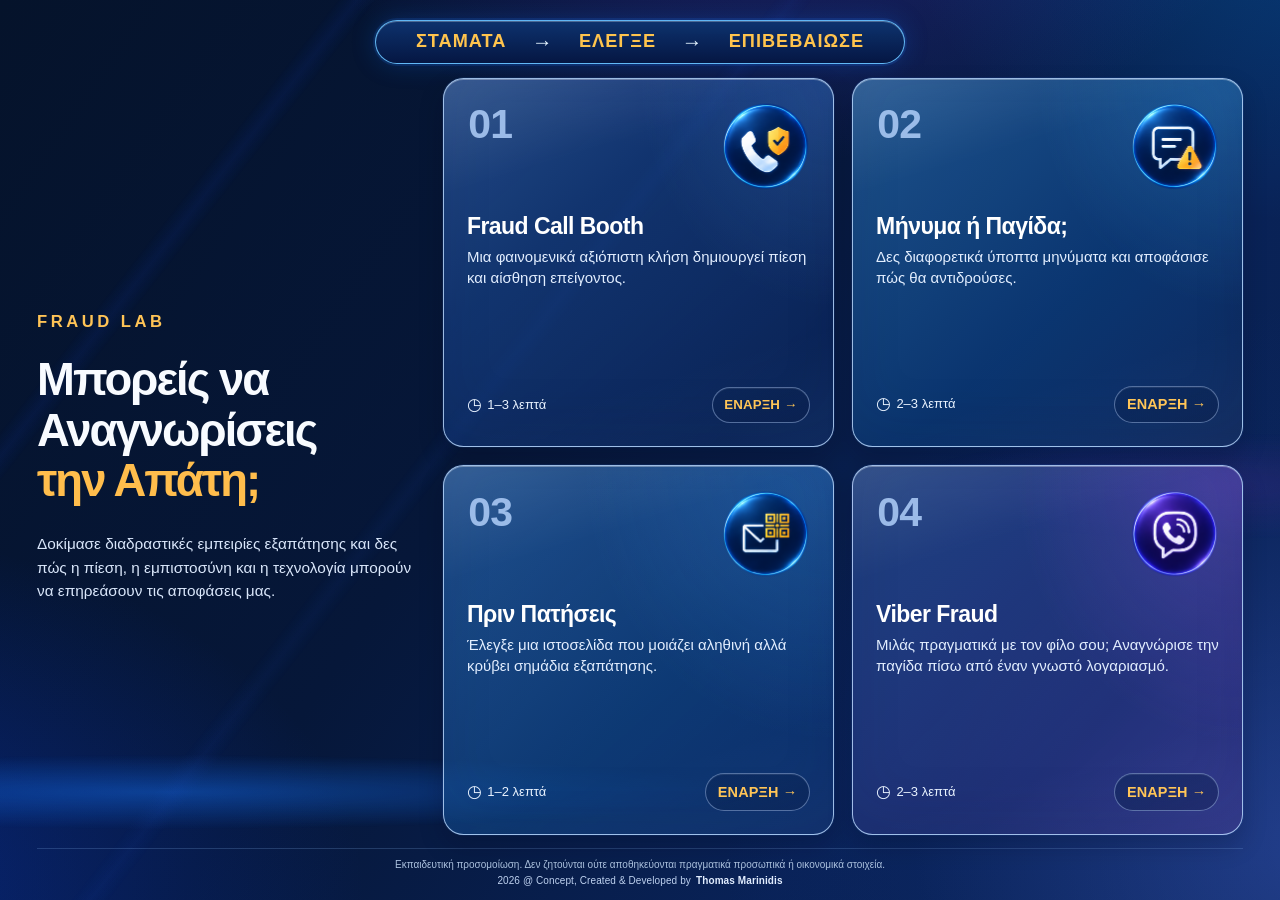
==== commit e78acc79: "style(home): finalize premium glass UI and approved icons" ====
--- a/frontend/home/index.html
+++ b/frontend/home/index.html
@@ -7,12 +7,20 @@
 
   <title>FRAUD LAB — Μπορείς να Αναγνωρίσεις την Απάτη;</title>
 
-  <link rel="stylesheet" href="/static/css/screens/home-parity.css?v=17b53bc">
+  <link rel="stylesheet" href="/static/css/screens/home-parity.css?v=home-final-premium-v3">
 </head>
 
-<body class="home-page station04-enabled">
+<body class="home-page station04-enabled home-lightglass-v2 home-final-premium-v3">
 
 <main class="home-shell">
+
+  <div class="safety-message">
+      ΣΤΑΜΑΤΑ
+      <span>→</span>
+      ΕΛΕΓΞΕ
+      <span>→</span>
+      ΕΠΙΒΕΒΑΙΩΣΕ
+  </div>
 
   <header class="hero">
     <div class="brand-kicker">FRAUD LAB</div>
@@ -27,20 +35,13 @@
       η εμπιστοσύνη και η τεχνολογία μπορούν να επηρεάσουν τις αποφάσεις μας.
     </p>
 
-    <div class="safety-message">
-      ΣΤΑΜΑΤΑ
-      <span>→</span>
-      ΕΛΕΓΞΕ
-      <span>→</span>
-      ΕΠΙΒΕΒΑΙΩΣΕ
-    </div>
-
   </header>
 
   <section class="stations" aria-label="Διαδραστικές εμπειρίες">
 
     <a class="station-card active featured" href="/call">
       <div class="station-number">01</div>
+      <span class="station-icon" aria-hidden="true"><img src="/static/icons/home/call-glass.svg" alt=""></span>
       <div class="station-content">
         <div class="station-type">ΤΗΛΕΦΩΝΙΚΗ ΑΠΑΤΗ</div>
         <h2>Fraud Call Booth</h2>
@@ -54,6 +55,7 @@
 
     <a class="station-card active" href="/sms">
       <div class="station-number">02</div>
+      <span class="station-icon" aria-hidden="true"><img src="/static/icons/home/sms-glass.svg" alt=""></span>
       <div class="station-content">
         <div class="station-type">SMS / PHISHING</div>
         <h2>Μήνυμα ή Παγίδα;</h2>
@@ -67,6 +69,7 @@
 
     <a class="station-card active" href="/qr">
       <div class="station-number">03</div>
+      <span class="station-icon" aria-hidden="true"><img src="/static/icons/home/qr-glass.svg" alt=""></span>
       <div class="station-content">
         <div class="station-type">E-MAIL / QR</div>
         <h2>Πριν Πατήσεις</h2>
@@ -82,6 +85,7 @@
 
     <a class="station-card active" href="/viber">
       <div class="station-number">04</div>
+      <span class="station-icon" aria-hidden="true"><img src="/static/icons/home/viber-glass.svg" alt=""></span>
       <div class="station-content">
         <div class="station-type">VIBER / ACCOUNT TAKEOVER</div>
         <h2>Viber Fraud</h2>
--- a/static/css/screens/home-parity.css
+++ b/static/css/screens/home-parity.css
@@ -2357,3 +2357,496 @@
 }
 /* When height/width is constrained, keep the existing natural scroll fallback. */
 
+
+/* HOME LIGHT GLASS C — TARGETED PATCH v2.0 | visual only | 4200e38 */
+/* Every override is scoped to body.home-lightglass-v2 and its Home descendants. */
+html.home-page:has(body.home-lightglass-v2) {
+  min-height: 100%; height: auto !important; overflow-x: hidden !important;
+  overflow-y: auto !important; background: #051329;
+}
+body.home-page.home-lightglass-v2 {
+  --accent: #ffbd4c;
+  --text: #f6f9ff;
+  --muted: #bed1ef;
+  position: relative; isolation: isolate;
+  margin: 0; min-height: 100vh !important; min-height: 100dvh !important;
+  height: auto !important; overflow: hidden auto !important;
+  color: #f7f9ff;
+  background:
+    radial-gradient(ellipse 62% 80% at 103% 94%, rgba(71,104,234,.39) 0%, rgba(18,51,147,.12) 51%, transparent 75%),
+    radial-gradient(ellipse 58% 55% at 61% -20%, rgba(96,61,234,.33), transparent 69%),
+    radial-gradient(ellipse 65% 58% at -17% 99%, rgba(11,60,216,.46), transparent 70%),
+    radial-gradient(ellipse 45% 55% at 102% -15%, rgba(0,147,238,.28), transparent 72%),
+    linear-gradient(125deg,#05132b 0%,#061739 42%,#092257 73%,#0b2450 100%) !important;
+}
+body.home-page.home-lightglass-v2::before {
+  content: ''; position: fixed; inset: 0; z-index: -1; pointer-events: none;
+  background:
+    linear-gradient(128deg, transparent 0 17%, rgba(20,69,226,.13) 18%, transparent 19% 39%, rgba(35,96,246,.08) 40%, transparent 41%),
+    radial-gradient(ellipse 56% 5% at 13% 88%, rgba(22,119,255,.55), transparent 83%),
+    radial-gradient(ellipse 33% 8% at 95% 54%, rgba(171,61,236,.17), transparent 76%);
+  opacity: .74;
+}
+body.home-page.home-lightglass-v2 .home-shell {
+  position: relative; z-index: 1;
+  box-sizing: border-box;
+  width: min(calc(100% - 74px), 1680px) !important;
+  max-width: 1680px !important;
+  min-height: 100vh !important; min-height: 100dvh !important;
+  height: auto !important;
+  margin: 0 auto !important;
+  padding: clamp(22px, 3.3vh, 45px) 0 clamp(12px, 1.9vh, 23px) !important;
+  display: grid !important;
+  grid-template-columns: minmax(292px, .96fr) minmax(0, 2.04fr) !important;
+  grid-template-rows: minmax(0, 1fr) auto !important;
+  column-gap: clamp(22px, 2.3vw, 45px) !important;
+  row-gap: clamp(13px, 2vh, 23px) !important;
+  align-items: stretch !important;
+  overflow: visible !important;
+}
+body.home-page.home-lightglass-v2 .hero {
+  grid-area: 1 / 1 / 2 / 2;
+  min-width: 0 !important; max-width: none !important;
+  margin: 0 !important; padding: 0 !important;
+  display: flex !important; flex-direction: column !important;
+  justify-content: center !important; align-items: flex-start !important;
+}
+body.home-page.home-lightglass-v2 .brand-kicker {
+  margin: 0 0 clamp(12px, 2.2vh, 25px) !important;
+  color: #ffc456 !important; font-weight: 850 !important;
+  font-size: clamp(13px, 1.30vw, 21px) !important;
+  letter-spacing: .21em !important; opacity: 1 !important;
+}
+body.home-page.home-lightglass-v2 .hero h1 {
+  margin: 0 !important; max-width: none !important;
+  font-size: clamp(41px, 3.55vw, 70px) !important;
+  line-height: 1.12 !important; font-weight: 820 !important;
+  letter-spacing: -.043em !important; color: #f8fbff !important;
+  text-wrap: balance !important;
+}
+body.home-page.home-lightglass-v2 .hero h1 span {
+  display: block !important; color: #ffbd4c !important;
+}
+body.home-page.home-lightglass-v2 .hero-copy {
+  display: block !important;
+  margin: clamp(15px,2.8vh,32px) 0 clamp(18px,3vh,38px) !important;
+  padding: 0 !important; max-width: 470px !important;
+  color: #cfddf5 !important;
+  font-size: clamp(15px, 1.20vw, 21px) !important;
+  line-height: 1.52 !important; font-weight: 420 !important;
+}
+body.home-page.home-lightglass-v2 .safety-message {
+  display: inline-flex !important; width: auto !important;
+  max-width: 100% !important;
+  gap: clamp(6px,.7vw,14px) !important;
+  flex-wrap: wrap !important;
+  align-items: center !important; justify-content: center !important;
+  margin: 0 !important; padding: clamp(10px,1vw,15px) clamp(10px,1.25vw,20px) !important;
+  border-radius: 999px !important; border: 1.35px solid rgba(255,189,66,.94) !important;
+  background: linear-gradient(180deg,rgba(6,21,50,.63),rgba(7,29,67,.50)) !important;
+  box-shadow: 0 5px 19px rgba(2,10,26,.16), inset 0 1px rgba(255,249,234,.09) !important;
+  color: #ffca62 !important;
+  font-size: clamp(10px,.88vw,15px) !important;
+  font-weight: 840 !important; line-height: 1.25 !important;
+  letter-spacing: .005em !important;
+}
+body.home-page.home-lightglass-v2 .safety-message span {color: #ffad3e !important;}
+body.home-page.home-lightglass-v2 .stations {
+  grid-area: 1 / 2 / 2 / 3;
+  display: grid !important;
+  min-height: 0 !important; min-width: 0 !important;
+  width: 100% !important; height: 100% !important;
+  padding: 0 !important; margin: 0 !important;
+  grid-template-columns: repeat(2,minmax(0,1fr)) !important;
+  grid-template-rows: repeat(2,minmax(270px,1fr)) !important;
+  grid-auto-rows: minmax(270px,auto) !important;
+  gap: clamp(15px, 1.42vw, 25px) !important;
+  align-items: stretch !important;
+}
+body.home-page.home-lightglass-v2 .station-card,
+body.home-page.home-lightglass-v2 .station-card.featured {
+  position: relative !important; isolation: isolate !important;
+  box-sizing: border-box !important; overflow: hidden !important;
+  grid-row: auto !important; grid-column: auto !important;
+  min-width: 0 !important; min-height: 270px !important;
+  width: 100% !important; height: 100% !important;
+  padding: clamp(17px, 1.80vw, 31px) !important;
+  margin: 0 !important; display: flex !important;
+  flex-direction: column !important; align-items: stretch !important;
+  color: #f7faff !important; text-decoration: none !important; text-align: left !important;
+  border: 1.4px solid rgba(189,220,255,.82) !important;
+  border-radius: clamp(19px, 1.6vw, 27px) !important;
+  background:
+    radial-gradient(ellipse 68% 85% at 100% 0%,rgba(97,171,255,.20), transparent 73%),
+    linear-gradient(139deg,rgba(57,113,196,.58) 0%,rgba(29,79,160,.53) 36%,rgba(12,40,95,.73) 85%) !important;
+  box-shadow: inset 0 1px 0 rgba(251,254,255,.32),inset 0 -22px 52px rgba(6,19,53,.11),
+              0 11px 24px rgba(0,9,34,.22),0 0 0 1px rgba(59,141,252,.1) !important;
+  transform: none !important;
+  transition: transform 175ms ease,border-color 175ms ease,box-shadow 175ms ease !important;
+}
+body.home-page.home-lightglass-v2 .station-card:nth-child(2) {
+  background: radial-gradient(ellipse 72% 85% at 100% 0%,rgba(89,188,255,.24),transparent 73%),
+  linear-gradient(139deg,rgba(40,110,176,.69),rgba(12,63,126,.69) 58%,rgba(18,43,94,.69)) !important;
+}
+body.home-page.home-lightglass-v2 .station-card:nth-child(3) {
+  background: radial-gradient(ellipse 80% 93% at 100% 0%,rgba(79,161,255,.23),transparent 80%),
+  linear-gradient(139deg,rgba(44,106,181,.69),rgba(17,73,139,.65) 58%,rgba(14,48,111,.76)) !important;
+}
+body.home-page.home-lightglass-v2 .station-card:nth-child(4) {
+  background: radial-gradient(ellipse 76% 93% at 100% 4%,rgba(165,102,255,.27),transparent 76%),
+  linear-gradient(136deg,rgba(41,81,153,.69),rgba(41,52,128,.66) 66%,rgba(65,53,144,.61)) !important;
+}
+body.home-page.home-lightglass-v2 .station-card::before {
+  content:''; position:absolute; inset:0; z-index:-1; pointer-events:none;
+  background: linear-gradient(163deg,rgba(255,255,255,.14),transparent 24% 75%,rgba(130,190,255,.07));
+  opacity: .72;
+}
+body.home-page.home-lightglass-v2 .station-card::after {content:none !important;}
+body.home-page.home-lightglass-v2 .station-card:hover {
+  transform: translateY(-2px) !important;
+  border-color: rgba(246,252,255,.97) !important;
+  box-shadow: inset 0 1px rgba(255,255,255,.34), 0 14px 27px rgba(0,9,34,.30), 0 0 0 1px rgba(107,182,255,.22) !important;
+}
+body.home-page.home-lightglass-v2 .station-card:focus-visible {
+  outline: 4px solid #ffcc67 !important;
+  outline-offset: 3px !important;
+}
+body.home-page.home-lightglass-v2 .station-card:active {transform: translateY(0) !important;}
+body.home-page.home-lightglass-v2 .station-number,
+body.home-page.home-lightglass-v2 .station-card.featured .station-number,
+body.home-page.station04-enabled.home-lightglass-v2 .station-card:not(.featured) .station-number {
+  position: absolute !important;
+  top: clamp(20px, 2vw, 32px) !important;
+  left: clamp(19px, 1.9vw, 31px) !important;
+  margin: 0 !important; padding: 0 !important;
+  color: #accbf6 !important; opacity: .88 !important;
+  font-size: clamp(27px, 3.2vw, 52px) !important;
+  line-height: 1 !important; font-weight: 760 !important; letter-spacing: -.02em !important;
+  z-index: 1 !important;
+}
+body.home-page.home-lightglass-v2 .station-icon {
+  display: grid !important; place-items: center !important;
+  position: absolute !important;
+  top: clamp(9px, 1.1vw, 17px) !important;
+  right: clamp(9px, 1.1vw, 17px) !important;
+  width: clamp(130px, 10.1vw, 184px) !important;
+  height: clamp(130px, 10.1vw, 184px) !important;
+  margin: 0 !important; padding: 0 !important;
+  pointer-events:none !important; z-index: 2 !important;
+  filter: drop-shadow(0 6px 11px rgba(0,12,40,.21));
+}
+body.home-page.home-lightglass-v2 .station-icon img {
+  display:block !important; width:100% !important; height:100% !important;
+  object-fit: contain !important; opacity:1 !important;
+}
+body.home-page.home-lightglass-v2 .station-content,
+body.home-page.home-lightglass-v2 .station-card.featured .station-content,
+body.home-page.station04-enabled.home-lightglass-v2 .station-card:not(.featured) .station-content {
+  position: relative !important; z-index: 1 !important;
+  width: 100% !important; min-width:0 !important;
+  margin:0 !important; padding: clamp(129px, 10.7vw, 185px) 0 0 !important;
+  display:flex !important; flex: 1 1 auto !important;
+  flex-direction: column !important; align-items:stretch !important;
+  justify-content:flex-start !important; text-align:left !important;
+}
+body.home-page.home-lightglass-v2 .station-type,
+body.home-page.home-lightglass-v2 .station-card.featured .station-type,
+body.home-page.station04-enabled.home-lightglass-v2 .station-card:not(.featured) .station-type {
+  display: none !important; /* Existing semantic label retained in the HTML, icon/title carry the visual hierarchy. */
+}
+body.home-page.home-lightglass-v2 .station-card h2,
+body.home-page.home-lightglass-v2 .station-card.featured h2,
+body.home-page.station04-enabled.home-lightglass-v2 .station-card:not(.featured) h2 {
+  margin: 0 0 clamp(5px,.55vw,10px) !important;
+  max-width: 100% !important; color:#fff !important;
+  font-size: clamp(22px, 1.85vw, 36px) !important;
+  font-weight: 800 !important; line-height: 1.10 !important;
+  letter-spacing: -.024em !important;
+  text-align: left !important; text-wrap:balance !important;
+}
+body.home-page.home-lightglass-v2 .station-card p,
+body.home-page.home-lightglass-v2 .station-card.featured p,
+body.home-page.station04-enabled.home-lightglass-v2 .station-card:not(.featured) p {
+  margin: 0 !important; padding: 0 !important;
+  font-size: clamp(14px,1.09vw,19px) !important;
+  font-weight: 460 !important; line-height: 1.34 !important;
+  color: #c5dcfc !important; opacity:1 !important;
+  max-width: 100% !important; max-height:none !important;
+  text-align:left !important; overflow:visible !important;
+}
+body.home-page.home-lightglass-v2 .station-footer,
+body.home-page.home-lightglass-v2 .station-card.featured .station-footer,
+body.home-page.station04-enabled.home-lightglass-v2 .station-card:not(.featured) .station-footer {
+  width:100% !important; min-width:0 !important;
+  display:flex !important; flex:none !important;
+  flex-direction:row !important; flex-wrap:nowrap !important;
+  justify-content:space-between !important; align-items:center !important;
+  margin:auto 0 0 !important; padding: clamp(8px,1.2vh,18px) 0 0 !important;
+  gap:7px !important; color:#e9f3ff !important;
+  font-size:clamp(12px,.99vw,17px) !important; line-height:1.26 !important;
+  font-weight: 510 !important; text-align:left !important;
+}
+body.home-page.home-lightglass-v2 .station-footer span {
+  white-space:nowrap !important; opacity:1 !important; min-width:0 !important;
+}
+body.home-page.home-lightglass-v2 .station-footer span::before {
+  content: '◷'; color:#e9f3ff; font-size:1.28em; line-height:.8;
+  padding-right:.32em; vertical-align:-.06em;
+}
+body.home-page.home-lightglass-v2 .station-footer strong,
+body.home-page.home-lightglass-v2 .station-card.featured .station-footer strong {
+  display:inline-flex !important; align-items:center !important;
+  white-space:nowrap !important; flex:none !important;
+  color:#ffc557 !important; font-size:clamp(13px,1.04vw,20px) !important;
+  font-weight:850 !important; letter-spacing:.01em !important;
+  border:1px solid rgba(187,212,255,.42) !important;
+  border-radius:999px !important;
+  padding: clamp(6px,.67vw,11px) clamp(10px,.9vw,16px) !important;
+  background:linear-gradient(160deg,rgba(10,37,86,.52),rgba(6,23,63,.33)) !important;
+  box-shadow: inset 0 1px rgba(250,250,255,.08) !important;
+}
+body.home-page.home-lightglass-v2 .home-footer {
+  grid-column: 1 / -1 !important; grid-row:2 !important;
+  width:100% !important; height:auto !important;
+  margin:0 !important; padding: clamp(9px,1vh,12px) 0 0 !important;
+  display:block !important; border-top:1px solid rgba(140,190,245,.21) !important;
+  text-align:center !important;
+  font-size:clamp(10px,.72vw,13px) !important;
+  line-height:1.42 !important; color:#adc3e0 !important;
+}
+body.home-page.home-lightglass-v2 .home-footer p {margin:0 !important;}
+body.home-page.home-lightglass-v2 .home-footer .creator-credit {
+  margin-top: 3px !important; font-size:inherit !important; line-height:1.25 !important;
+}
+body.home-page.home-lightglass-v2 .home-footer .creator-credit-link {color:#e1edff !important;}
+@media (min-width:1100px) and (max-height:825px) {
+  body.home-page.home-lightglass-v2 .home-shell {padding-top:16px !important;padding-bottom:9px !important;row-gap:8px !important;}
+  body.home-page.home-lightglass-v2 .stations {grid-template-rows:repeat(2,minmax(242px,1fr)) !important;gap:14px !important;}
+  body.home-page.home-lightglass-v2 .station-card,body.home-page.home-lightglass-v2 .station-card.featured {
+    min-height:242px !important;padding:17px 21px !important;
+  }
+  body.home-page.home-lightglass-v2 .station-content,
+  body.home-page.home-lightglass-v2 .station-card.featured .station-content,
+  body.home-page.station04-enabled.home-lightglass-v2 .station-card:not(.featured) .station-content {padding-top:clamp(109px,9.8vw,137px) !important;}
+  body.home-page.home-lightglass-v2 .station-icon {width:clamp(117px,9.6vw,141px) !important;height:clamp(117px,9.6vw,141px) !important;top:8px !important;right:8px !important;}
+  body.home-page.home-lightglass-v2 .station-number,
+  body.home-page.home-lightglass-v2 .station-card.featured .station-number,
+  body.home-page.station04-enabled.home-lightglass-v2 .station-card:not(.featured) .station-number {
+    font-size:clamp(30px,3vw,41px) !important;top:20px !important;left:21px !important;
+  }
+  body.home-page.home-lightglass-v2 .station-card h2,
+  body.home-page.home-lightglass-v2 .station-card.featured h2,
+  body.home-page.station04-enabled.home-lightglass-v2 .station-card:not(.featured) h2 {font-size:clamp(21px,1.9vw,27px) !important;}
+  body.home-page.home-lightglass-v2 .station-card p,
+  body.home-page.home-lightglass-v2 .station-card.featured p,
+  body.home-page.station04-enabled.home-lightglass-v2 .station-card:not(.featured) p {font-size:clamp(13px,1.03vw,15px) !important;line-height:1.29 !important;}
+  body.home-page.home-lightglass-v2 .station-footer,
+  body.home-page.home-lightglass-v2 .station-card.featured .station-footer,
+  body.home-page.station04-enabled.home-lightglass-v2 .station-card:not(.featured) .station-footer {font-size:clamp(12px,.92vw,14px) !important;padding-top:5px !important;}
+  body.home-page.home-lightglass-v2 .station-footer strong {font-size:clamp(12px,.95vw,15px) !important;padding:6px 10px !important;}
+  body.home-page.home-lightglass-v2 .brand-kicker {font-size:14px !important;margin-bottom:12px !important;}
+  body.home-page.home-lightglass-v2 .hero h1 {font-size:clamp(40px,3.5vw,51px) !important;line-height:1.09 !important;}
+  body.home-page.home-lightglass-v2 .hero-copy {font-size:clamp(15px,1.2vw,18px) !important;margin:18px 0 24px !important;line-height:1.43 !important;}
+  body.home-page.home-lightglass-v2 .home-footer {font-size:10px !important;padding-top:6px !important;}
+}
+@media (min-width:700px) and (max-width:1099px) {
+  body.home-page.home-lightglass-v2 .home-shell {
+    width:calc(100% - 44px) !important;min-height:100vh !important;
+    display:flex !important;flex-direction:column !important;
+    padding:26px 0 18px !important;gap:0 !important;
+  }
+  body.home-page.home-lightglass-v2 .hero {display:block !important;margin:0 0 22px !important;}
+  body.home-page.home-lightglass-v2 .hero h1 {font-size:clamp(36px,4.7vw,49px) !important;}
+  body.home-page.home-lightglass-v2 .hero h1 span {display:inline !important;}
+  body.home-page.home-lightglass-v2 .hero-copy {font-size:16px !important;max-width:820px !important;margin:10px 0 13px !important;}
+  body.home-page.home-lightglass-v2 .safety-message {font-size:12px !important;padding:9px 14px !important;}
+  body.home-page.home-lightglass-v2 .stations {
+    height:auto !important;display:grid !important;flex:1 1 auto !important;
+    grid-template-columns:repeat(2,minmax(0,1fr)) !important;
+    grid-template-rows:none !important;grid-auto-rows:minmax(249px,auto) !important;gap:15px !important;
+  }
+  body.home-page.home-lightglass-v2 .station-card,
+  body.home-page.home-lightglass-v2 .station-card.featured {height:auto !important;min-height:249px !important;padding:19px !important;}
+  body.home-page.home-lightglass-v2 .station-content,
+  body.home-page.home-lightglass-v2 .station-card.featured .station-content,
+  body.home-page.station04-enabled.home-lightglass-v2 .station-card:not(.featured) .station-content {padding-top:118px !important;}
+  body.home-page.home-lightglass-v2 .station-icon {width:121px !important;height:121px !important;}
+  body.home-page.home-lightglass-v2 .station-card h2,
+  body.home-page.home-lightglass-v2 .station-card.featured h2,
+  body.home-page.station04-enabled.home-lightglass-v2 .station-card:not(.featured) h2 {font-size:clamp(22px,2.8vw,28px) !important;}
+  body.home-page.home-lightglass-v2 .station-card p,
+  body.home-page.home-lightglass-v2 .station-card.featured p,
+  body.home-page.station04-enabled.home-lightglass-v2 .station-card:not(.featured) p {font-size:14px !important;}
+  body.home-page.home-lightglass-v2 .home-footer {margin:18px 0 0 !important;}
+}
+@media (max-width:699px) {
+  body.home-page.home-lightglass-v2 .home-shell {
+    display:flex !important;flex-direction:column !important;width:calc(100% - 30px) !important;
+    min-height:100dvh !important;padding:26px 0 20px !important;gap:0 !important;
+  }
+  body.home-page.home-lightglass-v2 .hero {display:block !important;margin:0 0 20px !important;}
+  body.home-page.home-lightglass-v2 .brand-kicker {font-size:13px !important;margin-bottom:9px !important;}
+  body.home-page.home-lightglass-v2 .hero h1 {font-size:clamp(33px,8.8vw,44px) !important;line-height:1.07 !important;}
+  body.home-page.home-lightglass-v2 .hero h1 span {display:block !important;}
+  body.home-page.home-lightglass-v2 .hero-copy {display:block !important;font-size:15px !important;line-height:1.4 !important;margin:12px 0 15px !important;}
+  body.home-page.home-lightglass-v2 .safety-message {display:flex !important;width:100% !important;gap:7px !important;padding:10px !important;font-size:11px !important;letter-spacing:0 !important;}
+  body.home-page.home-lightglass-v2 .stations {display:grid !important;flex:none !important;height:auto !important;grid-template-columns:minmax(0,1fr) !important;grid-template-rows:none !important;grid-auto-rows:minmax(255px,auto) !important;gap:14px !important;}
+  body.home-page.home-lightglass-v2 .station-card,body.home-page.home-lightglass-v2 .station-card.featured {height:auto !important;min-height:255px !important;padding:18px !important;}
+  body.home-page.home-lightglass-v2 .station-number,
+  body.home-page.home-lightglass-v2 .station-card.featured .station-number,
+  body.home-page.station04-enabled.home-lightglass-v2 .station-card:not(.featured) .station-number {font-size:33px !important;top:21px !important;left:22px !important;}
+  body.home-page.home-lightglass-v2 .station-icon {width:105px !important;height:105px !important;top:8px !important;right:9px !important;}
+  body.home-page.home-lightglass-v2 .station-content,
+  body.home-page.home-lightglass-v2 .station-card.featured .station-content,
+  body.home-page.station04-enabled.home-lightglass-v2 .station-card:not(.featured) .station-content {padding-top:102px !important;}
+  body.home-page.home-lightglass-v2 .station-card h2,
+  body.home-page.home-lightglass-v2 .station-card.featured h2,
+  body.home-page.station04-enabled.home-lightglass-v2 .station-card:not(.featured) h2 {font-size:24px !important;}
+  body.home-page.home-lightglass-v2 .station-card p,
+  body.home-page.home-lightglass-v2 .station-card.featured p,
+  body.home-page.station04-enabled.home-lightglass-v2 .station-card:not(.featured) p {font-size:14px !important;line-height:1.38 !important;}
+  body.home-page.home-lightglass-v2 .station-footer,
+  body.home-page.home-lightglass-v2 .station-card.featured .station-footer,
+  body.home-page.station04-enabled.home-lightglass-v2 .station-card:not(.featured) .station-footer {font-size:13px !important;margin-top:8px !important;}
+  body.home-page.home-lightglass-v2 .station-footer strong {font-size:14px !important;}
+  body.home-page.home-lightglass-v2 .home-footer {margin:19px 0 0 !important;padding-top:12px !important;font-size:11px !important;}
+}
+@media (prefers-reduced-motion:reduce) {
+  body.home-page.home-lightglass-v2 .station-card {transition:none !important;transform:none !important;}
+}
+
+/* HOME FINAL PREMIUM v3 — scoped visual refinement over approved Light Glass v2
+   Frozen baseline: 4200e38 + installed v2; no changes outside Home. */
+body.home-page.home-lightglass-v2.home-final-premium-v3 .home-shell {
+  grid-template-rows: auto minmax(0,1fr) auto !important;
+  row-gap: clamp(9px,1.5vh,17px) !important;
+  padding-top: clamp(14px,2.2vh,27px) !important;
+  padding-bottom: clamp(9px,1.35vh,17px) !important;
+}
+body.home-page.home-lightglass-v2.home-final-premium-v3 .safety-message {
+  grid-area: 1 / 1 / 2 / -1 !important;
+  justify-self: center !important;
+  align-self: start !important;
+  display: flex !important;
+  width: fit-content !important;
+  max-width: 100% !important;
+  box-sizing: border-box !important;
+  gap: clamp(13px,2vw,32px) !important;
+  padding: clamp(9px,1.15vh,15px) clamp(24px,3.1vw,52px) !important;
+  margin: 0 !important;
+  border: 1.5px solid rgba(102,193,255,.94) !important;
+  border-radius: 999px !important;
+  background: linear-gradient(180deg,rgba(14,52,112,.96),rgba(5,23,67,.98)) !important;
+  box-shadow: inset 0 1px rgba(244,253,255,.27),0 0 0 2px rgba(33,119,245,.15),0 0 24px rgba(17,113,246,.25) !important;
+  color: #ffc44d !important;
+  font-size: clamp(15px,1.42vw,24px) !important;
+  font-weight: 900 !important;
+  letter-spacing: .055em !important;
+  line-height: 1.2 !important;
+  white-space: nowrap !important;
+}
+body.home-page.home-lightglass-v2.home-final-premium-v3 .safety-message span {
+  font-size: 1.13em !important; color:#e5f4ff !important; line-height:1 !important;
+}
+body.home-page.home-lightglass-v2.home-final-premium-v3 .hero {
+  grid-area: 2 / 1 / 3 / 2 !important;
+}
+body.home-page.home-lightglass-v2.home-final-premium-v3 .hero-copy {
+  margin-bottom: 0 !important; color:#dae7fb !important;
+}
+body.home-page.home-lightglass-v2.home-final-premium-v3 .stations {
+  grid-area: 2 / 2 / 3 / 3 !important;
+  grid-template-rows: repeat(2,minmax(210px,1fr)) !important;
+}
+body.home-page.home-lightglass-v2.home-final-premium-v3 .home-footer {
+  grid-row: 3 !important;
+}
+body.home-page.home-lightglass-v2.home-final-premium-v3 .station-card,
+body.home-page.home-lightglass-v2.home-final-premium-v3 .station-card.featured {
+  min-height: 210px !important;
+}
+body.home-page.home-lightglass-v2.home-final-premium-v3 .station-icon {
+  width: clamp(94px,7.6vw,129px) !important;
+  height: clamp(94px,7.6vw,129px) !important;
+  top: clamp(13px,1.45vw,24px) !important;
+  right: clamp(13px,1.45vw,24px) !important;
+}
+body.home-page.home-lightglass-v2.home-final-premium-v3 .station-content,
+body.home-page.home-lightglass-v2.home-final-premium-v3 .station-card.featured .station-content,
+body.home-page.station04-enabled.home-lightglass-v2.home-final-premium-v3 .station-card:not(.featured) .station-content {
+  padding-top: clamp(99px,8.7vw,145px) !important;
+}
+body.home-page.home-lightglass-v2.home-final-premium-v3 .station-card h2,
+body.home-page.home-lightglass-v2.home-final-premium-v3 .station-card.featured h2,
+body.home-page.station04-enabled.home-lightglass-v2.home-final-premium-v3 .station-card:not(.featured) h2 {
+  font-size: clamp(23px,1.76vw,33px) !important;
+  line-height: 1.13 !important;
+}
+body.home-page.home-lightglass-v2.home-final-premium-v3 .station-card p,
+body.home-page.home-lightglass-v2.home-final-premium-v3 .station-card.featured p,
+body.home-page.station04-enabled.home-lightglass-v2.home-final-premium-v3 .station-card:not(.featured) p {
+  color: #e2eeff !important;
+  font-size: clamp(15px,1.12vw,19px) !important;
+  line-height: 1.42 !important;
+}
+body.home-page.home-lightglass-v2.home-final-premium-v3 .station-footer,
+body.home-page.home-lightglass-v2.home-final-premium-v3 .station-card.featured .station-footer,
+body.home-page.station04-enabled.home-lightglass-v2.home-final-premium-v3 .station-card:not(.featured) .station-footer {
+  font-size: clamp(13px,1.01vw,17px) !important;
+}
+body.home-page.home-lightglass-v2.home-final-premium-v3 .station-footer strong {
+  font-size: clamp(14px,1.13vw,19px) !important;
+}
+/* One-screen desktop kiosk at 720p/768p: readable text, dedicated motto, no clipping. */
+@media (min-width:1100px) and (max-height:825px) {
+  body.home-page.home-lightglass-v2.home-final-premium-v3 .home-shell {row-gap:8px !important;padding-top:10px !important;padding-bottom:6px !important;}
+  body.home-page.home-lightglass-v2.home-final-premium-v3 .safety-message {font-size:clamp(14px,1.42vw,19px) !important;padding:9px 24px !important;}
+  body.home-page.home-lightglass-v2.home-final-premium-v3 .stations {grid-template-rows:repeat(2,minmax(220px,1fr)) !important;gap:12px !important;}
+  body.home-page.home-lightglass-v2.home-final-premium-v3 .station-card,
+  body.home-page.home-lightglass-v2.home-final-premium-v3 .station-card.featured {min-height:220px !important;padding:15px 20px !important;}
+  body.home-page.home-lightglass-v2.home-final-premium-v3 .station-icon {width:108px !important;height:108px !important;top:10px !important;right:10px !important;}
+  body.home-page.home-lightglass-v2.home-final-premium-v3 .station-content,
+  body.home-page.home-lightglass-v2.home-final-premium-v3 .station-card.featured .station-content,
+  body.home-page.station04-enabled.home-lightglass-v2.home-final-premium-v3 .station-card:not(.featured) .station-content {padding-top:97px !important;}
+  body.home-page.home-lightglass-v2.home-final-premium-v3 .station-card h2,
+  body.home-page.home-lightglass-v2.home-final-premium-v3 .station-card.featured h2,
+  body.home-page.station04-enabled.home-lightglass-v2.home-final-premium-v3 .station-card:not(.featured) h2 {font-size:clamp(22px,1.85vw,27px) !important;}
+  body.home-page.home-lightglass-v2.home-final-premium-v3 .station-card p,
+  body.home-page.home-lightglass-v2.home-final-premium-v3 .station-card.featured p,
+  body.home-page.station04-enabled.home-lightglass-v2.home-final-premium-v3 .station-card:not(.featured) p {font-size:clamp(15px,1.23vw,17px) !important;line-height:1.35 !important;}
+  body.home-page.home-lightglass-v2.home-final-premium-v3 .station-footer,
+  body.home-page.home-lightglass-v2.home-final-premium-v3 .station-card.featured .station-footer,
+  body.home-page.station04-enabled.home-lightglass-v2.home-final-premium-v3 .station-card:not(.featured) .station-footer {font-size:13px !important;}
+  body.home-page.home-lightglass-v2.home-final-premium-v3 .station-footer strong {font-size:14px !important;}
+}
+@media (min-width:700px) and (max-width:1099px) {
+  body.home-page.home-lightglass-v2.home-final-premium-v3 .home-shell {display:flex !important;flex-direction:column !important;gap:0 !important;padding-top:17px !important;}
+  body.home-page.home-lightglass-v2.home-final-premium-v3 .safety-message {order:0 !important;align-self:center !important; margin:0 0 20px !important;font-size:clamp(13px,2vw,18px) !important;padding:11px 21px !important;}
+  body.home-page.home-lightglass-v2.home-final-premium-v3 .hero {order:1 !important;}
+  body.home-page.home-lightglass-v2.home-final-premium-v3 .stations {order:2 !important;grid-template-rows:none !important;grid-auto-rows:minmax(243px,auto) !important;}
+  body.home-page.home-lightglass-v2.home-final-premium-v3 .home-footer {order:3 !important;}
+  body.home-page.home-lightglass-v2.home-final-premium-v3 .station-icon {width:105px !important;height:105px !important;top:12px !important;right:12px !important;}
+  body.home-page.home-lightglass-v2.home-final-premium-v3 .station-content,
+  body.home-page.home-lightglass-v2.home-final-premium-v3 .station-card.featured .station-content,
+  body.home-page.station04-enabled.home-lightglass-v2.home-final-premium-v3 .station-card:not(.featured) .station-content {padding-top:106px !important;}
+  body.home-page.home-lightglass-v2.home-final-premium-v3 .station-card p,
+  body.home-page.home-lightglass-v2.home-final-premium-v3 .station-card.featured p,
+  body.home-page.station04-enabled.home-lightglass-v2.home-final-premium-v3 .station-card:not(.featured) p {font-size:15px !important;}
+}
+@media (max-width:699px) {
+  body.home-page.home-lightglass-v2.home-final-premium-v3 .home-shell {display:flex !important;flex-direction:column !important;gap:0 !important;padding-top:13px !important;}
+  body.home-page.home-lightglass-v2.home-final-premium-v3 .safety-message {order:0 !important;align-self:center !important;margin:0 0 19px !important;display:flex !important;justify-content:center !important;gap:clamp(4px,1.8vw,10px) !important;font-size:clamp(10px,2.55vw,13px) !important;letter-spacing:0 !important;padding:10px 12px !important;}
+  body.home-page.home-lightglass-v2.home-final-premium-v3 .hero {order:1 !important;}
+  body.home-page.home-lightglass-v2.home-final-premium-v3 .stations {order:2 !important;grid-template-rows:none !important;grid-auto-rows:minmax(245px,auto) !important;}
+  body.home-page.home-lightglass-v2.home-final-premium-v3 .home-footer {order:3 !important;}
+  body.home-page.home-lightglass-v2.home-final-premium-v3 .station-icon {width:102px !important;height:102px !important;top:11px !important;right:12px !important;}
+  body.home-page.home-lightglass-v2.home-final-premium-v3 .station-content,
+  body.home-page.home-lightglass-v2.home-final-premium-v3 .station-card.featured .station-content,
+  body.home-page.station04-enabled.home-lightglass-v2.home-final-premium-v3 .station-card:not(.featured) .station-content {padding-top:104px !important;}
+  body.home-page.home-lightglass-v2.home-final-premium-v3 .station-card p,
+  body.home-page.home-lightglass-v2.home-final-premium-v3 .station-card.featured p,
+  body.home-page.station04-enabled.home-lightglass-v2.home-final-premium-v3 .station-card:not(.featured) p {font-size:15px !important;line-height:1.4 !important;}
+}
+
+/* HOME ICON SHADOW REMOVAL v1 */
+body.home-page.home-lightglass-v2 .station-icon{filter:none !important;}
